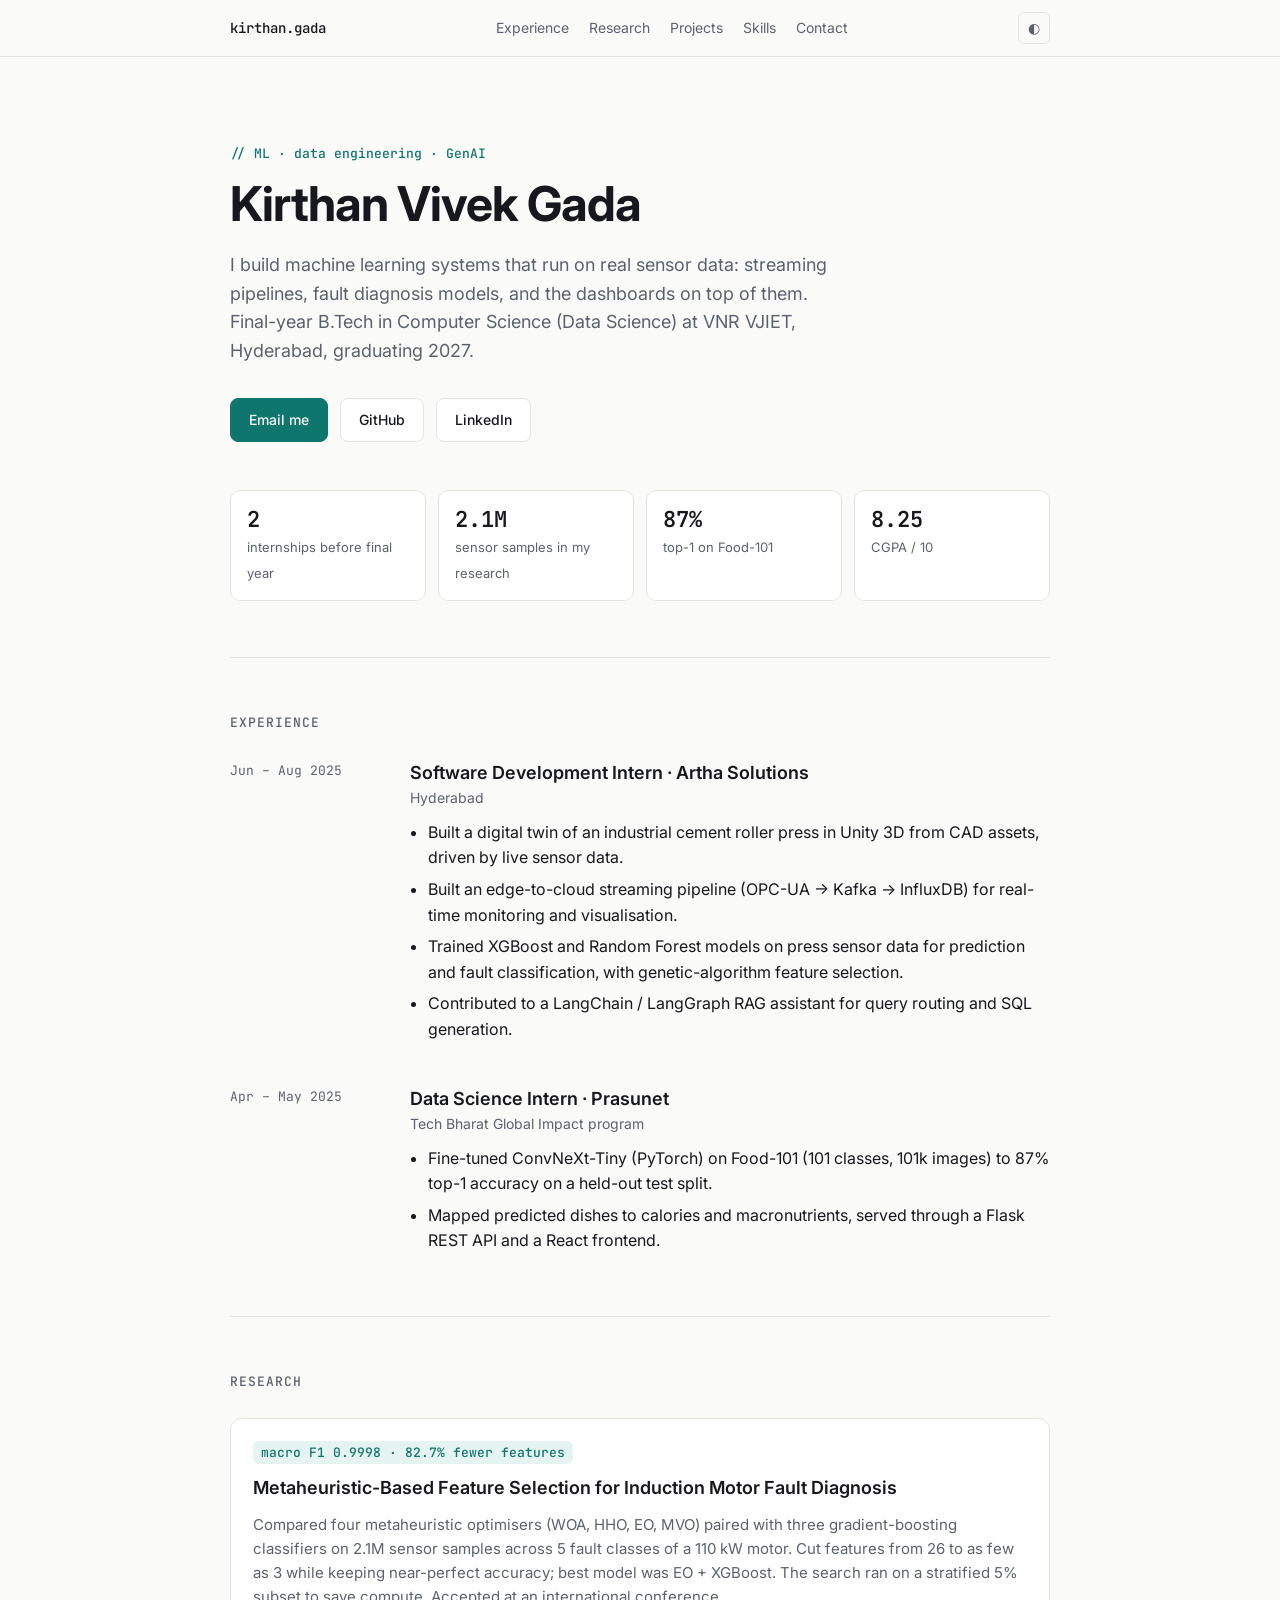
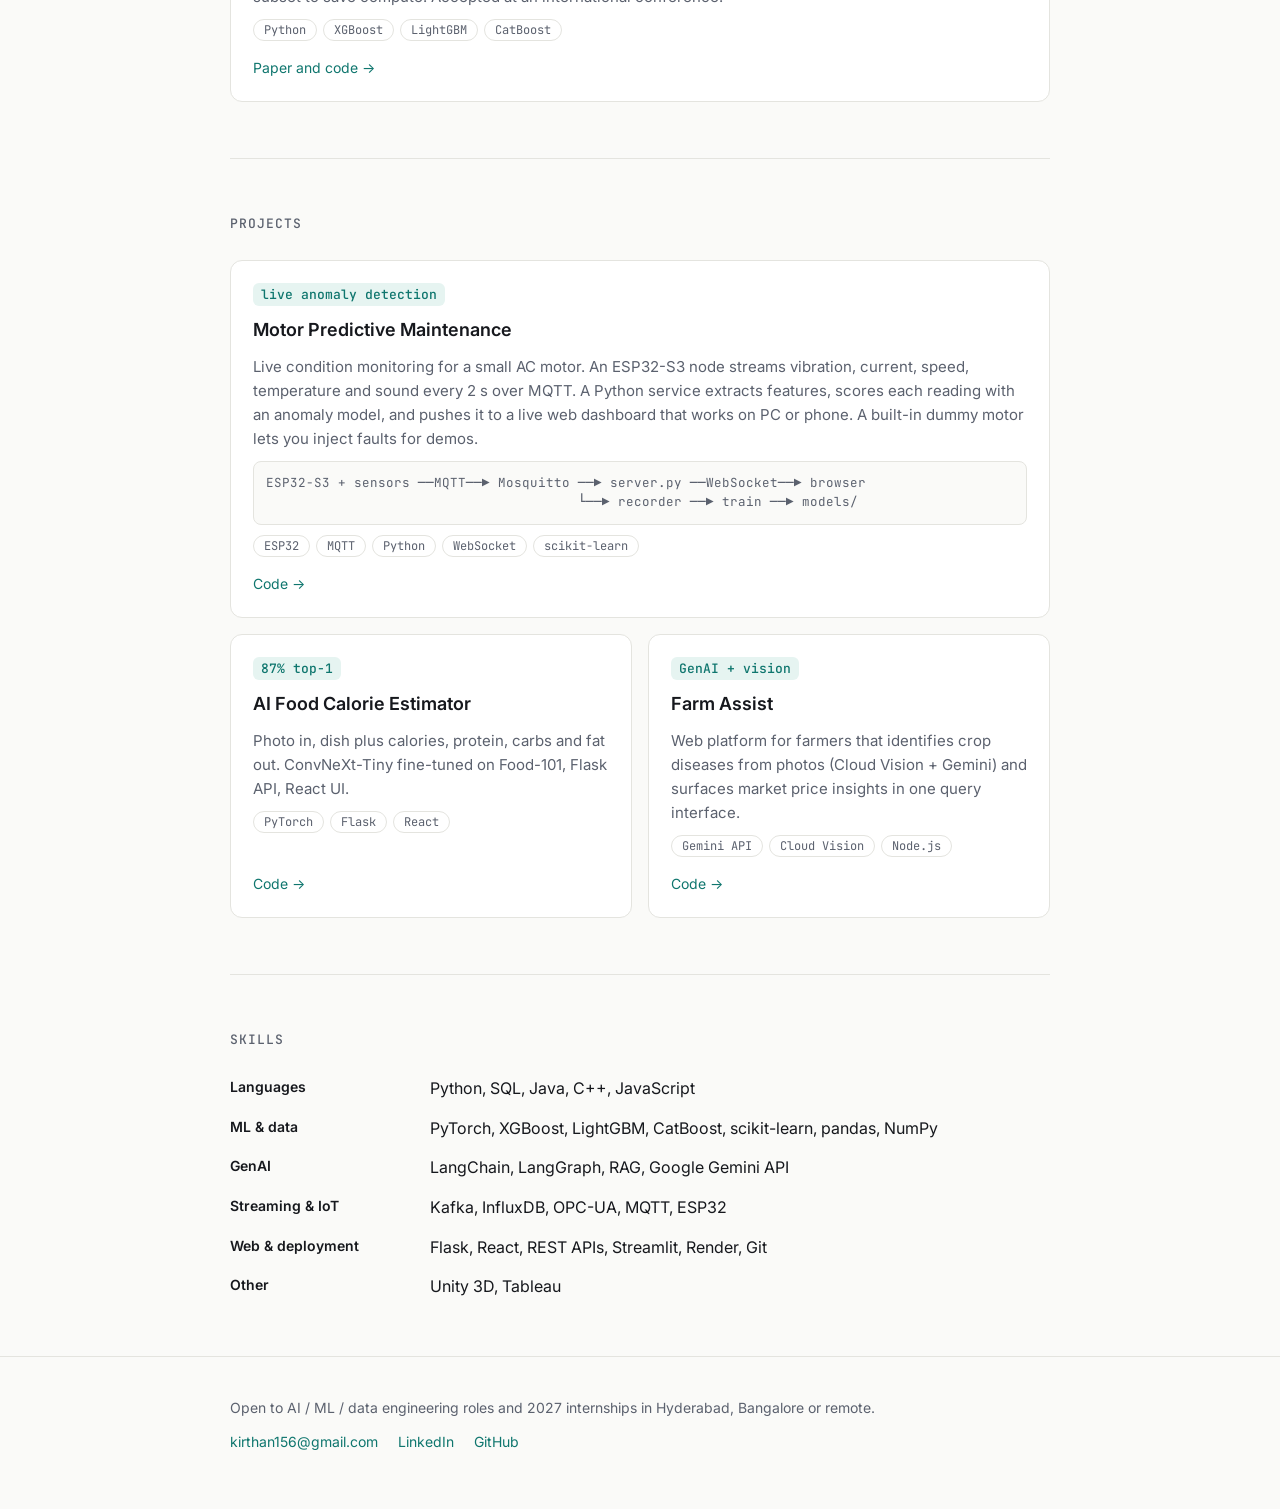
==== index.html @ 2dba8664 "Add portfolio site Co-Authored-By: Claude Opus 5.5 (1M context) <noreply@anthropic.com> Claude-Sessi" ====
<!doctype html>
<html lang="en">
<head>
<meta charset="utf-8">
<meta name="viewport" content="width=device-width, initial-scale=1">
<title>Kirthan Gada · ML & Data Engineering</title>
<meta name="description" content="Kirthan Vivek Gada: final-year CSE (Data Science) student in Hyderabad building ML systems on real sensor data. Streaming pipelines, fault diagnosis, GenAI.">
<meta property="og:title" content="Kirthan Gada · ML & Data Engineering">
<meta property="og:description" content="ML systems on real sensor data: streaming pipelines, fault diagnosis, GenAI. 2027 graduate, Hyderabad.">
<meta property="og:url" content="https://kirthan156.github.io">
<link rel="preconnect" href="https://fonts.googleapis.com">
<link rel="preconnect" href="https://fonts.gstatic.com" crossorigin>
<link href="https://fonts.googleapis.com/css2?family=Inter:wght@400;500;600;700&family=JetBrains+Mono:wght@400;500&display=swap" rel="stylesheet">
<style>
:root {
  --bg: #fafaf8;
  --surface: #ffffff;
  --text: #16181d;
  --muted: #5b616e;
  --line: #e4e4df;
  --accent: #0f766e;
  --accent-soft: #e6f4f1;
  --mono: "JetBrains Mono", ui-monospace, monospace;
  --sans: "Inter", system-ui, -apple-system, sans-serif;
}
@media (prefers-color-scheme: dark) {
  :root:not([data-theme="light"]) {
    --bg: #0e1013;
    --surface: #161a1f;
    --text: #e8eaee;
    --muted: #98a0ad;
    --line: #262b33;
    --accent: #2dd4bf;
    --accent-soft: #12302c;
  }
}
:root[data-theme="dark"] {
  --bg: #0e1013;
  --surface: #161a1f;
  --text: #e8eaee;
  --muted: #98a0ad;
  --line: #262b33;
  --accent: #2dd4bf;
  --accent-soft: #12302c;
}
* { box-sizing: border-box; margin: 0; padding: 0; }
html { scroll-behavior: smooth; }
body {
  background: var(--bg);
  color: var(--text);
  font: 16px/1.6 var(--sans);
  -webkit-font-smoothing: antialiased;
}
a { color: var(--accent); text-decoration: none; }
a:hover { text-decoration: underline; }
.wrap { max-width: 860px; margin: 0 auto; padding: 0 20px; }

/* nav */
nav {
  position: sticky; top: 0; z-index: 10;
  background: color-mix(in srgb, var(--bg) 88%, transparent);
  backdrop-filter: blur(8px);
  border-bottom: 1px solid var(--line);
}
nav .wrap { display: flex; align-items: center; justify-content: space-between; height: 56px; gap: 16px; }
nav .brand { font: 500 14px var(--mono); color: var(--text); }
nav ul { display: flex; gap: 20px; list-style: none; font-size: 14px; }
nav ul a { color: var(--muted); }
nav ul a:hover { color: var(--text); text-decoration: none; }
#theme {
  background: none; border: 1px solid var(--line); color: var(--muted);
  border-radius: 6px; width: 32px; height: 32px; cursor: pointer; font-size: 14px;
}
@media (max-width: 600px) { nav ul { display: none; } }

/* hero */
header { padding: 88px 0 56px; }
.tag { font: 500 13px var(--mono); color: var(--accent); margin-bottom: 16px; }
h1 { font-size: clamp(32px, 6vw, 48px); line-height: 1.1; letter-spacing: -0.02em; font-weight: 700; }
.lede { font-size: 18px; color: var(--muted); max-width: 620px; margin-top: 20px; }
.cta { display: flex; flex-wrap: wrap; gap: 12px; margin-top: 32px; }
.btn {
  display: inline-block; padding: 10px 18px; border-radius: 8px; font-size: 14px; font-weight: 500;
  border: 1px solid var(--line); color: var(--text); background: var(--surface);
}
.btn.primary { background: var(--accent); border-color: var(--accent); color: var(--bg); }
.btn:hover { text-decoration: none; filter: brightness(1.05); }
.stats { display: grid; grid-template-columns: repeat(auto-fit, minmax(150px, 1fr)); gap: 12px; margin-top: 48px; }
.stat { border: 1px solid var(--line); border-radius: 10px; padding: 14px 16px; background: var(--surface); }
.stat b { display: block; font: 600 22px var(--mono); }
.stat span { font-size: 13px; color: var(--muted); }

/* sections */
section { padding: 56px 0; border-top: 1px solid var(--line); }
h2 { font: 500 13px var(--mono); color: var(--muted); text-transform: uppercase; letter-spacing: 0.08em; margin-bottom: 28px; }
h3 { font-size: 18px; font-weight: 600; }
.meta { font-size: 14px; color: var(--muted); }

.job { display: grid; grid-template-columns: 160px 1fr; gap: 20px; margin-bottom: 36px; }
.job:last-child { margin-bottom: 0; }
.job .when { font: 13px var(--mono); color: var(--muted); padding-top: 3px; }
.job ul { margin: 10px 0 0 18px; }
.job li { margin-bottom: 6px; }
@media (max-width: 600px) { .job { grid-template-columns: 1fr; gap: 4px; } }

.cards { display: grid; grid-template-columns: 1fr 1fr; gap: 16px; }
@media (max-width: 640px) { .cards { grid-template-columns: 1fr; } }
.card {
  background: var(--surface); border: 1px solid var(--line); border-radius: 12px; padding: 22px;
  display: flex; flex-direction: column; gap: 10px;
}
.card.wide { grid-column: 1 / -1; }
.card p { font-size: 15px; color: var(--muted); }
.card .num { font: 500 13px var(--mono); color: var(--accent); background: var(--accent-soft); border-radius: 6px; padding: 3px 8px; align-self: flex-start; }
.card .links { margin-top: auto; padding-top: 6px; font-size: 14px; display: flex; gap: 16px; }
.chips { display: flex; flex-wrap: wrap; gap: 6px; }
.chip { font: 12px var(--mono); color: var(--muted); border: 1px solid var(--line); border-radius: 999px; padding: 2px 10px; }
pre.flow {
  font: 12.5px/1.5 var(--mono); color: var(--muted); background: var(--bg);
  border: 1px solid var(--line); border-radius: 8px; padding: 12px; overflow-x: auto; white-space: pre;
}

.skills { display: grid; grid-template-columns: 180px 1fr; gap: 14px 20px; }
.skills dt { font-size: 14px; font-weight: 600; }
@media (max-width: 600px) { .skills { grid-template-columns: 1fr; gap: 4px; } .skills dd { margin-bottom: 12px; } }

footer { border-top: 1px solid var(--line); padding: 40px 0 56px; font-size: 14px; color: var(--muted); }
footer .row { display: flex; flex-wrap: wrap; gap: 20px; margin-top: 12px; }
</style>
</head>
<body>

<nav>
  <div class="wrap">
    <a class="brand" href="#">kirthan.gada</a>
    <ul>
      <li><a href="#experience">Experience</a></li>
      <li><a href="#research">Research</a></li>
      <li><a href="#projects">Projects</a></li>
      <li><a href="#skills">Skills</a></li>
      <li><a href="#contact">Contact</a></li>
    </ul>
    <button id="theme" aria-label="Toggle colour theme">◐</button>
  </div>
</nav>

<main class="wrap">
  <header>
    <p class="tag">// ML · data engineering · GenAI</p>
    <h1>Kirthan Vivek Gada</h1>
    <p class="lede">
      I build machine learning systems that run on real sensor data: streaming pipelines,
      fault diagnosis models, and the dashboards on top of them. Final-year B.Tech in
      Computer Science (Data Science) at VNR VJIET, Hyderabad, graduating 2027.
    </p>
    <div class="cta">
      <a class="btn primary" href="mailto:kirthan156@gmail.com">Email me</a>
      <a class="btn" href="https://github.com/Kirthan156">GitHub</a>
      <a class="btn" href="https://linkedin.com/in/kirthan156">LinkedIn</a>
    </div>
    <div class="stats">
      <div class="stat"><b>2</b><span>internships before final year</span></div>
      <div class="stat"><b>2.1M</b><span>sensor samples in my research</span></div>
      <div class="stat"><b>87%</b><span>top-1 on Food-101</span></div>
      <div class="stat"><b>8.25</b><span>CGPA / 10</span></div>
    </div>
  </header>

  <section id="experience">
    <h2>Experience</h2>

    <div class="job">
      <div class="when">Jun – Aug 2025</div>
      <div>
        <h3>Software Development Intern · Artha Solutions</h3>
        <p class="meta">Hyderabad</p>
        <ul>
          <li>Built a digital twin of an industrial cement roller press in Unity 3D from CAD assets, driven by live sensor data.</li>
          <li>Built an edge-to-cloud streaming pipeline (OPC-UA → Kafka → InfluxDB) for real-time monitoring and visualisation.</li>
          <li>Trained XGBoost and Random Forest models on press sensor data for prediction and fault classification, with genetic-algorithm feature selection.</li>
          <li>Contributed to a LangChain / LangGraph RAG assistant for query routing and SQL generation.</li>
        </ul>
      </div>
    </div>

    <div class="job">
      <div class="when">Apr – May 2025</div>
      <div>
        <h3>Data Science Intern · Prasunet</h3>
        <p class="meta">Tech Bharat Global Impact program</p>
        <ul>
          <li>Fine-tuned ConvNeXt-Tiny (PyTorch) on Food-101 (101 classes, 101k images) to 87% top-1 accuracy on a held-out test split.</li>
          <li>Mapped predicted dishes to calories and macronutrients, served through a Flask REST API and a React frontend.</li>
        </ul>
      </div>
    </div>
  </section>

  <section id="research">
    <h2>Research</h2>
    <div class="cards">
      <article class="card wide">
        <span class="num">macro F1 0.9998 · 82.7% fewer features</span>
        <h3>Metaheuristic-Based Feature Selection for Induction Motor Fault Diagnosis</h3>
        <p>
          Compared four metaheuristic optimisers (WOA, HHO, EO, MVO) paired with three gradient-boosting
          classifiers on 2.1M sensor samples across 5 fault classes of a 110 kW motor. Cut features from
          26 to as few as 3 while keeping near-perfect accuracy; best model was EO + XGBoost. The search
          ran on a stratified 5% subset to save compute. Accepted at an international conference.
        </p>
        <div class="chips"><span class="chip">Python</span><span class="chip">XGBoost</span><span class="chip">LightGBM</span><span class="chip">CatBoost</span></div>
        <div class="links"><a href="https://github.com/Kirthan156/induction-motor-fault-diagnosis">Paper and code →</a></div>
      </article>
    </div>
  </section>

  <section id="projects">
    <h2>Projects</h2>
    <div class="cards">
      <article class="card wide">
        <span class="num">live anomaly detection</span>
        <h3>Motor Predictive Maintenance</h3>
        <p>
          Live condition monitoring for a small AC motor. An ESP32-S3 node streams vibration, current, speed,
          temperature and sound every 2 s over MQTT. A Python service extracts features, scores each reading
          with an anomaly model, and pushes it to a live web dashboard that works on PC or phone.
          A built-in dummy motor lets you inject faults for demos.
        </p>
        <pre class="flow">ESP32-S3 + sensors ──MQTT──▶ Mosquitto ──▶ server.py ──WebSocket──▶ browser
                                       └──▶ recorder ──▶ train ──▶ models/</pre>
        <div class="chips"><span class="chip">ESP32</span><span class="chip">MQTT</span><span class="chip">Python</span><span class="chip">WebSocket</span><span class="chip">scikit-learn</span></div>
        <div class="links"><a href="https://github.com/Kirthan156/Major-motor-predictive-maintainence">Code →</a></div>
      </article>

      <article class="card">
        <span class="num">87% top-1</span>
        <h3>AI Food Calorie Estimator</h3>
        <p>Photo in, dish plus calories, protein, carbs and fat out. ConvNeXt-Tiny fine-tuned on Food-101, Flask API, React UI.</p>
        <div class="chips"><span class="chip">PyTorch</span><span class="chip">Flask</span><span class="chip">React</span></div>
        <div class="links"><a href="https://github.com/Kirthan156/Cal_AI">Code →</a></div>
      </article>

      <article class="card">
        <span class="num">GenAI + vision</span>
        <h3>Farm Assist</h3>
        <p>Web platform for farmers that identifies crop diseases from photos (Cloud Vision + Gemini) and surfaces market price insights in one query interface.</p>
        <div class="chips"><span class="chip">Gemini API</span><span class="chip">Cloud Vision</span><span class="chip">Node.js</span></div>
        <div class="links"><a href="https://github.com/Kirthan156/agriculture-app-backend">Code →</a></div>
      </article>
    </div>
  </section>

  <section id="skills">
    <h2>Skills</h2>
    <dl class="skills">
      <dt>Languages</dt><dd>Python, SQL, Java, C++, JavaScript</dd>
      <dt>ML &amp; data</dt><dd>PyTorch, XGBoost, LightGBM, CatBoost, scikit-learn, pandas, NumPy</dd>
      <dt>GenAI</dt><dd>LangChain, LangGraph, RAG, Google Gemini API</dd>
      <dt>Streaming &amp; IoT</dt><dd>Kafka, InfluxDB, OPC-UA, MQTT, ESP32</dd>
      <dt>Web &amp; deployment</dt><dd>Flask, React, REST APIs, Streamlit, Render, Git</dd>
      <dt>Other</dt><dd>Unity 3D, Tableau</dd>
    </dl>
  </section>
</main>

<footer id="contact">
  <div class="wrap">
    <p>Open to AI / ML / data engineering roles and 2027 internships in Hyderabad, Bangalore or remote.</p>
    <div class="row">
      <a href="mailto:kirthan156@gmail.com">kirthan156@gmail.com</a>
      <a href="https://linkedin.com/in/kirthan156">LinkedIn</a>
      <a href="https://github.com/Kirthan156">GitHub</a>
    </div>
  </div>
</footer>

<script>
(function () {
  var root = document.documentElement, btn = document.getElementById('theme');
  try { var saved = localStorage.getItem('theme'); if (saved) root.dataset.theme = saved; } catch (e) {}
  btn.addEventListener('click', function () {
    var dark = root.dataset.theme
      ? root.dataset.theme === 'dark'
      : matchMedia('(prefers-color-scheme: dark)').matches;
    root.dataset.theme = dark ? 'light' : 'dark';
    try { localStorage.setItem('theme', root.dataset.theme); } catch (e) {}
  });
})();
</script>
</body>
</html>
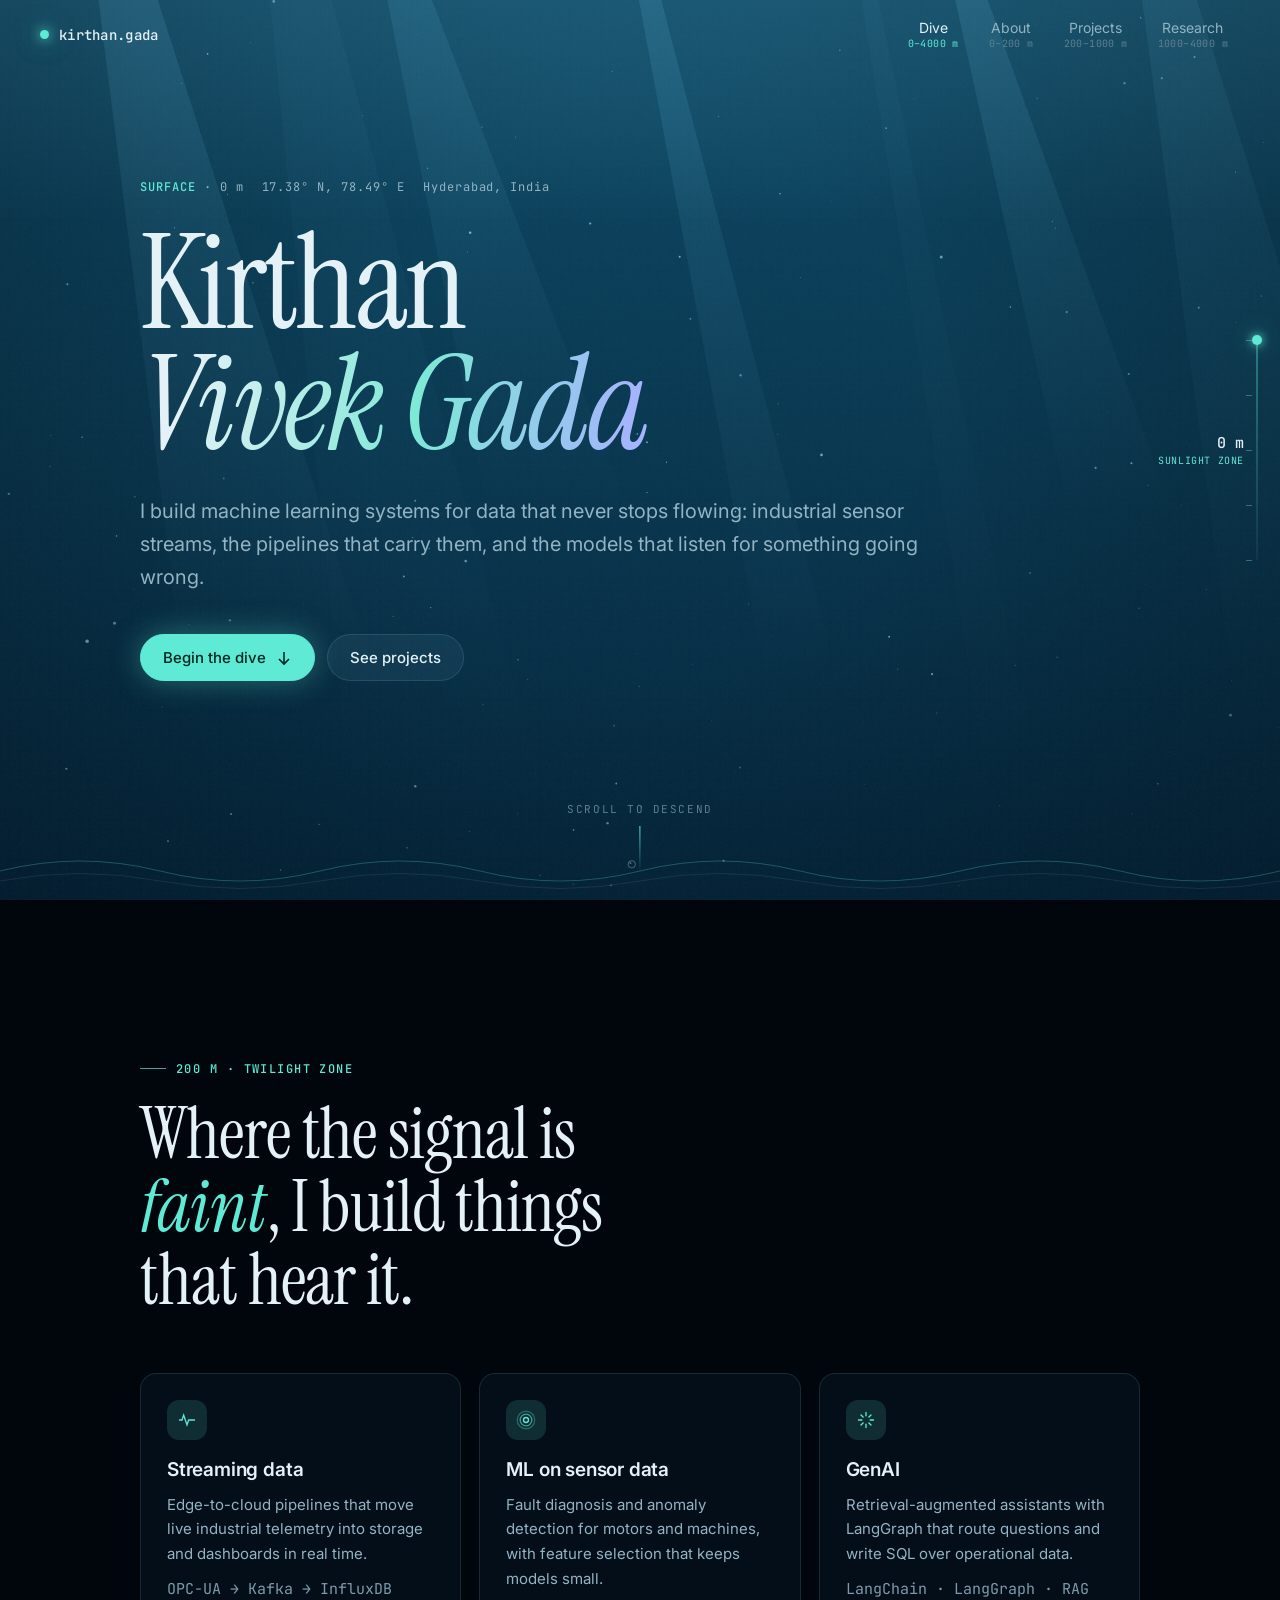
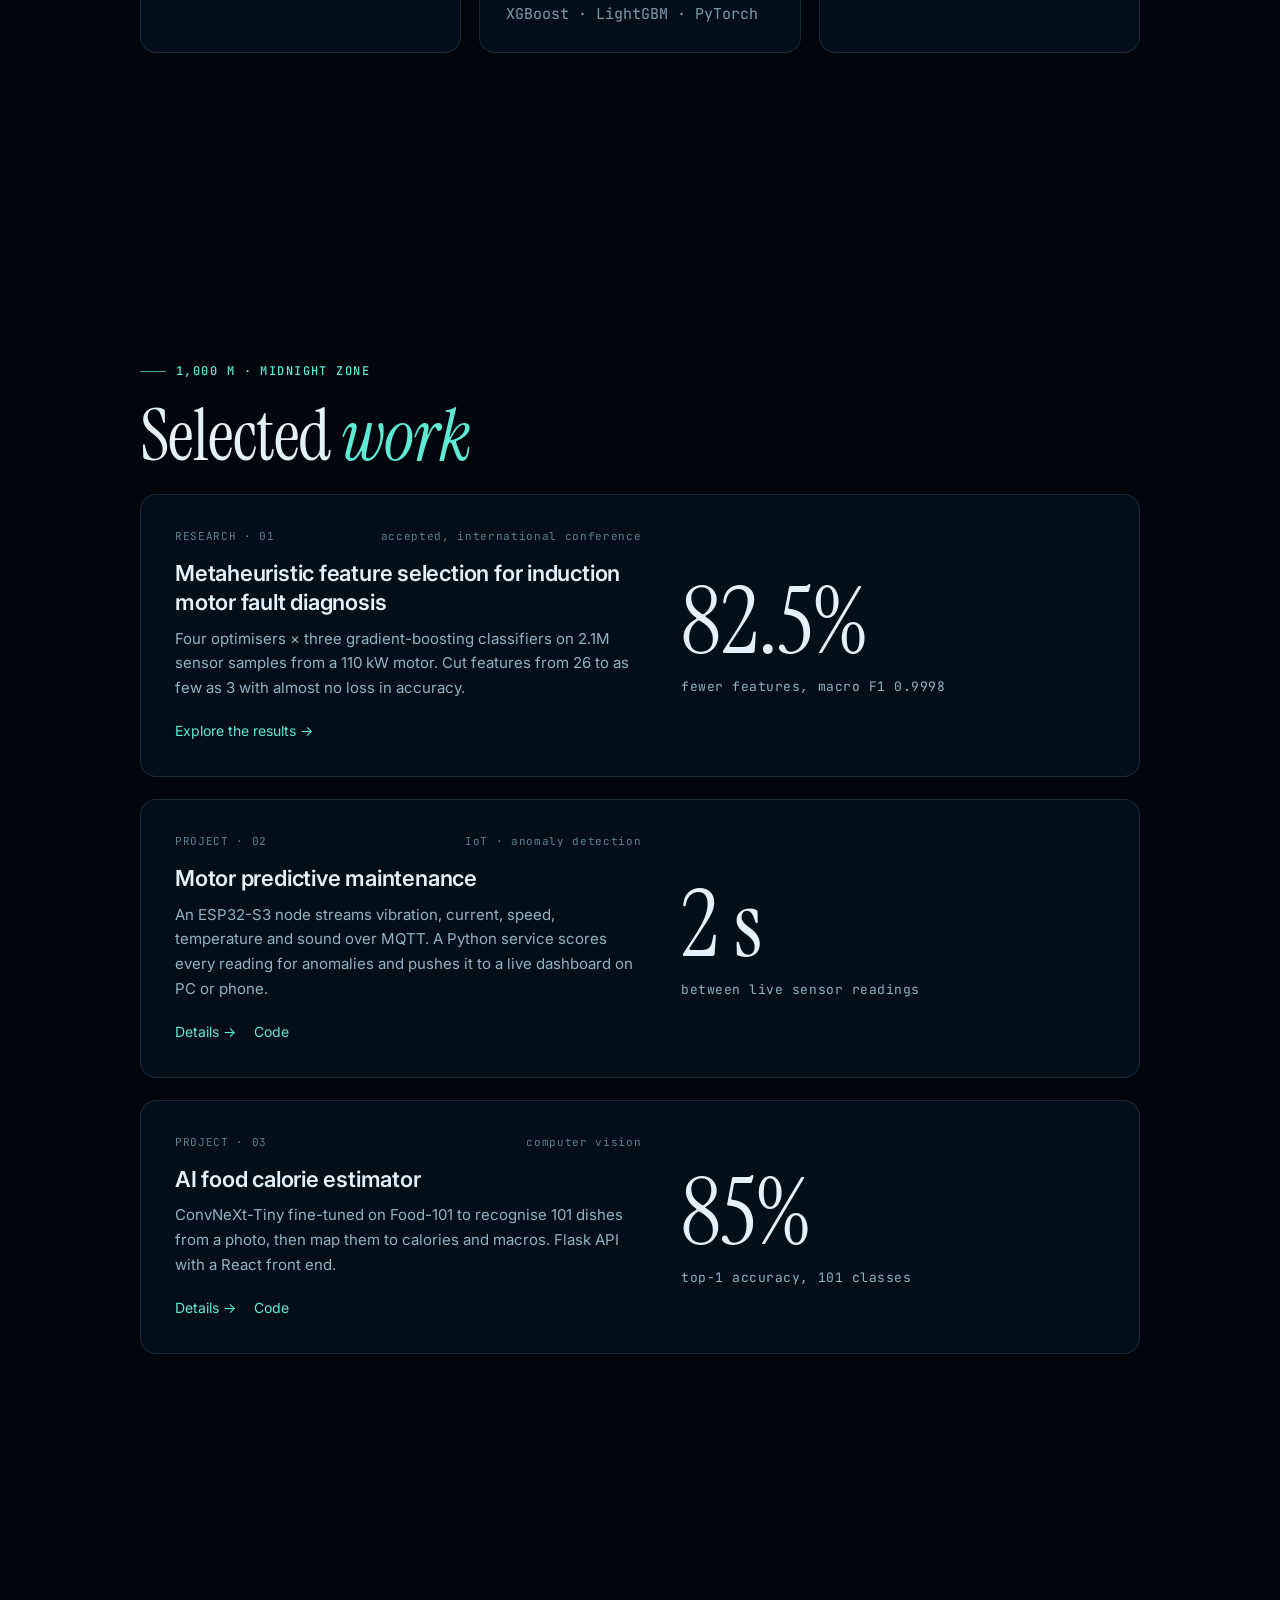
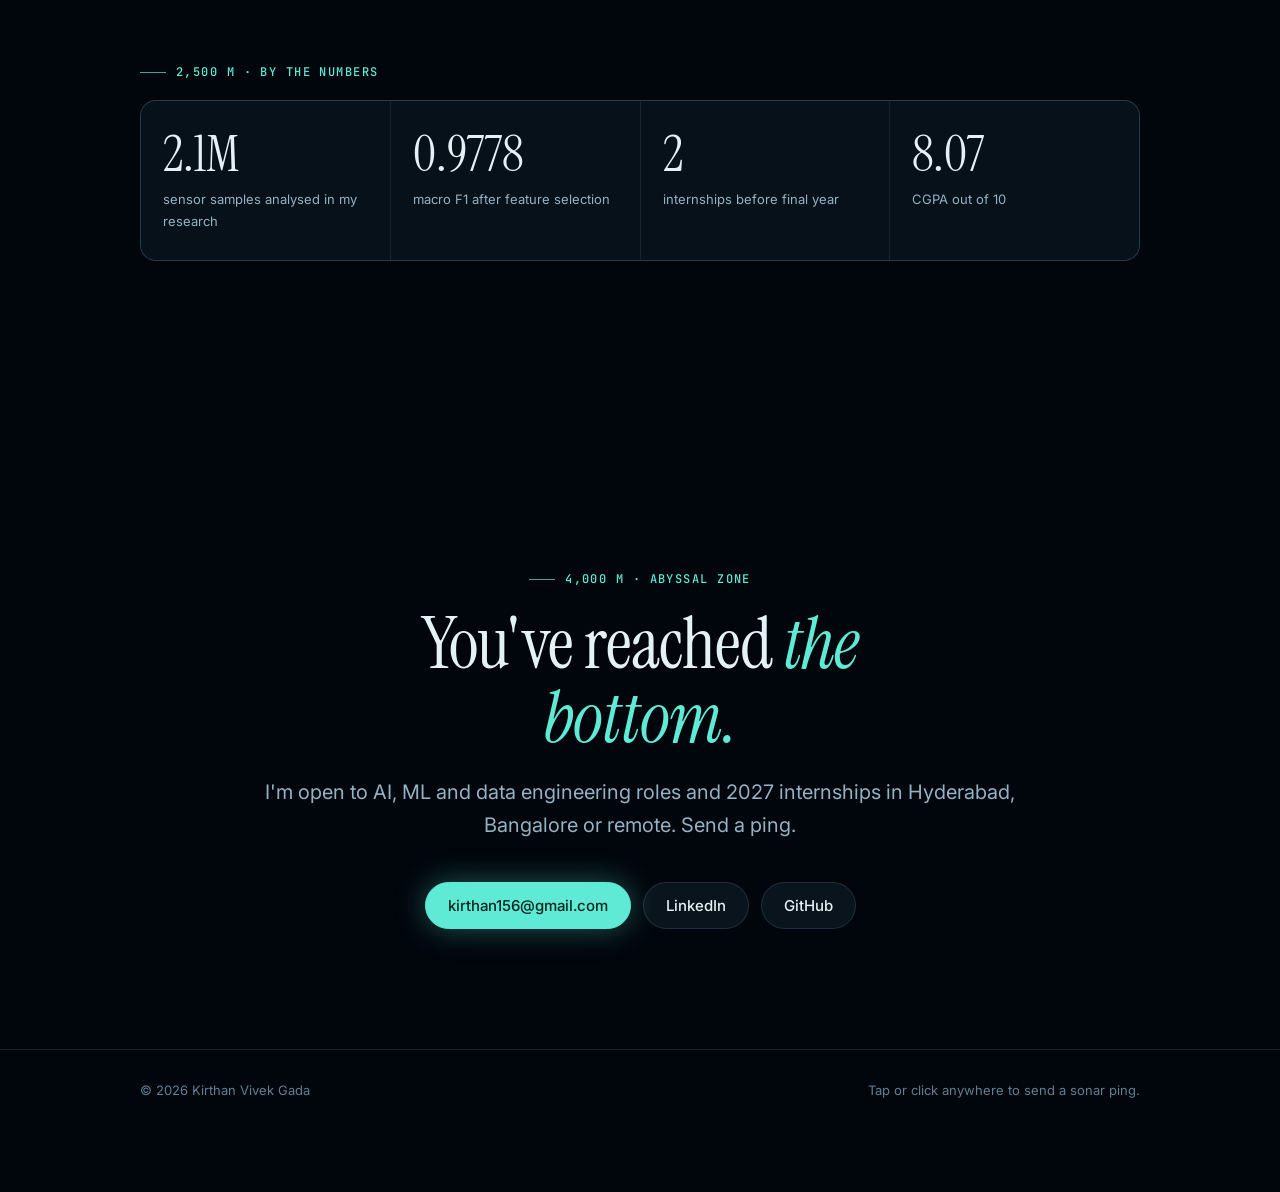
==== commit 2d9803f4: "Rebuild portfolio as multi-page deep-ocean site Home, Projects, Research and About pages share a can" ====
--- a/index.html
+++ b/index.html
@@ -2,290 +2,154 @@
 <html lang="en">
 <head>
 <meta charset="utf-8">
-<meta name="viewport" content="width=device-width, initial-scale=1">
+<meta name="viewport" content="width=device-width, initial-scale=1, viewport-fit=cover">
 <title>Kirthan Gada · ML & Data Engineering</title>
-<meta name="description" content="Kirthan Vivek Gada: final-year CSE (Data Science) student in Hyderabad building ML systems on real sensor data. Streaming pipelines, fault diagnosis, GenAI.">
+<meta name="description" content="Kirthan Vivek Gada builds machine learning systems for sensor data: streaming pipelines, fault diagnosis and GenAI. Final-year CSE (Data Science), Hyderabad, 2027.">
+<meta name="theme-color" content="#020c18">
 <meta property="og:title" content="Kirthan Gada · ML & Data Engineering">
-<meta property="og:description" content="ML systems on real sensor data: streaming pipelines, fault diagnosis, GenAI. 2027 graduate, Hyderabad.">
-<meta property="og:url" content="https://kirthan156.github.io">
+<meta property="og:description" content="Machine learning for data that never stops flowing. Streaming pipelines, fault diagnosis, GenAI.">
+<meta property="og:url" content="https://kirthan156.github.io/">
+<link rel="icon" href="data:image/svg+xml,%3Csvg xmlns='http://www.w3.org/2000/svg' viewBox='0 0 32 32'%3E%3Ccircle cx='16' cy='16' r='15' fill='%23020c18'/%3E%3Ccircle cx='16' cy='16' r='5' fill='%235eead4'/%3E%3C/svg%3E">
 <link rel="preconnect" href="https://fonts.googleapis.com">
 <link rel="preconnect" href="https://fonts.gstatic.com" crossorigin>
-<link href="https://fonts.googleapis.com/css2?family=Inter:wght@400;500;600;700&family=JetBrains+Mono:wght@400;500&display=swap" rel="stylesheet">
-<style>
-:root {
-  --bg: #fafaf8;
-  --surface: #ffffff;
-  --text: #16181d;
-  --muted: #5b616e;
-  --line: #e4e4df;
-  --accent: #0f766e;
-  --accent-soft: #e6f4f1;
-  --mono: "JetBrains Mono", ui-monospace, monospace;
-  --sans: "Inter", system-ui, -apple-system, sans-serif;
-}
-@media (prefers-color-scheme: dark) {
-  :root:not([data-theme="light"]) {
-    --bg: #0e1013;
-    --surface: #161a1f;
-    --text: #e8eaee;
-    --muted: #98a0ad;
-    --line: #262b33;
-    --accent: #2dd4bf;
-    --accent-soft: #12302c;
-  }
-}
-:root[data-theme="dark"] {
-  --bg: #0e1013;
-  --surface: #161a1f;
-  --text: #e8eaee;
-  --muted: #98a0ad;
-  --line: #262b33;
-  --accent: #2dd4bf;
-  --accent-soft: #12302c;
-}
-* { box-sizing: border-box; margin: 0; padding: 0; }
-html { scroll-behavior: smooth; }
-body {
-  background: var(--bg);
-  color: var(--text);
-  font: 16px/1.6 var(--sans);
-  -webkit-font-smoothing: antialiased;
-}
-a { color: var(--accent); text-decoration: none; }
-a:hover { text-decoration: underline; }
-.wrap { max-width: 860px; margin: 0 auto; padding: 0 20px; }
+<link href="https://fonts.googleapis.com/css2?family=Instrument+Serif:ital@0;1&family=Inter:wght@400;500;600&family=JetBrains+Mono:wght@400;500&display=swap" rel="stylesheet">
+<link rel="stylesheet" href="assets/css/ocean.css">
+</head>
+<body data-depth-start="0" data-depth-end="4000">
+<canvas id="ocean" aria-hidden="true"></canvas>
+<div class="grain" aria-hidden="true"></div>
 
-/* nav */
-nav {
-  position: sticky; top: 0; z-index: 10;
-  background: color-mix(in srgb, var(--bg) 88%, transparent);
-  backdrop-filter: blur(8px);
-  border-bottom: 1px solid var(--line);
-}
-nav .wrap { display: flex; align-items: center; justify-content: space-between; height: 56px; gap: 16px; }
-nav .brand { font: 500 14px var(--mono); color: var(--text); }
-nav ul { display: flex; gap: 20px; list-style: none; font-size: 14px; }
-nav ul a { color: var(--muted); }
-nav ul a:hover { color: var(--text); text-decoration: none; }
-#theme {
-  background: none; border: 1px solid var(--line); color: var(--muted);
-  border-radius: 6px; width: 32px; height: 32px; cursor: pointer; font-size: 14px;
-}
-@media (max-width: 600px) { nav ul { display: none; } }
+<header class="nav">
+  <a class="brand" href="./"><span class="dot"></span>kirthan.gada</a>
+  <button class="menu-btn" aria-label="Open menu" aria-expanded="false"><span></span></button>
+  <ul>
+    <li><a href="./" aria-current="page">Dive<small>0–4000 m</small></a></li>
+    <li><a href="about.html">About<small>0–200 m</small></a></li>
+    <li><a href="projects.html">Projects<small>200–1000 m</small></a></li>
+    <li><a href="research.html">Research<small>1000–4000 m</small></a></li>
+  </ul>
+</header>
 
-/* hero */
-header { padding: 88px 0 56px; }
-.tag { font: 500 13px var(--mono); color: var(--accent); margin-bottom: 16px; }
-h1 { font-size: clamp(32px, 6vw, 48px); line-height: 1.1; letter-spacing: -0.02em; font-weight: 700; }
-.lede { font-size: 18px; color: var(--muted); max-width: 620px; margin-top: 20px; }
-.cta { display: flex; flex-wrap: wrap; gap: 12px; margin-top: 32px; }
-.btn {
-  display: inline-block; padding: 10px 18px; border-radius: 8px; font-size: 14px; font-weight: 500;
-  border: 1px solid var(--line); color: var(--text); background: var(--surface);
-}
-.btn.primary { background: var(--accent); border-color: var(--accent); color: var(--bg); }
-.btn:hover { text-decoration: none; filter: brightness(1.05); }
-.stats { display: grid; grid-template-columns: repeat(auto-fit, minmax(150px, 1fr)); gap: 12px; margin-top: 48px; }
-.stat { border: 1px solid var(--line); border-radius: 10px; padding: 14px 16px; background: var(--surface); }
-.stat b { display: block; font: 600 22px var(--mono); }
-.stat span { font-size: 13px; color: var(--muted); }
-
-/* sections */
-section { padding: 56px 0; border-top: 1px solid var(--line); }
-h2 { font: 500 13px var(--mono); color: var(--muted); text-transform: uppercase; letter-spacing: 0.08em; margin-bottom: 28px; }
-h3 { font-size: 18px; font-weight: 600; }
-.meta { font-size: 14px; color: var(--muted); }
-
-.job { display: grid; grid-template-columns: 160px 1fr; gap: 20px; margin-bottom: 36px; }
-.job:last-child { margin-bottom: 0; }
-.job .when { font: 13px var(--mono); color: var(--muted); padding-top: 3px; }
-.job ul { margin: 10px 0 0 18px; }
-.job li { margin-bottom: 6px; }
-@media (max-width: 600px) { .job { grid-template-columns: 1fr; gap: 4px; } }
-
-.cards { display: grid; grid-template-columns: 1fr 1fr; gap: 16px; }
-@media (max-width: 640px) { .cards { grid-template-columns: 1fr; } }
-.card {
-  background: var(--surface); border: 1px solid var(--line); border-radius: 12px; padding: 22px;
-  display: flex; flex-direction: column; gap: 10px;
-}
-.card.wide { grid-column: 1 / -1; }
-.card p { font-size: 15px; color: var(--muted); }
-.card .num { font: 500 13px var(--mono); color: var(--accent); background: var(--accent-soft); border-radius: 6px; padding: 3px 8px; align-self: flex-start; }
-.card .links { margin-top: auto; padding-top: 6px; font-size: 14px; display: flex; gap: 16px; }
-.chips { display: flex; flex-wrap: wrap; gap: 6px; }
-.chip { font: 12px var(--mono); color: var(--muted); border: 1px solid var(--line); border-radius: 999px; padding: 2px 10px; }
-pre.flow {
-  font: 12.5px/1.5 var(--mono); color: var(--muted); background: var(--bg);
-  border: 1px solid var(--line); border-radius: 8px; padding: 12px; overflow-x: auto; white-space: pre;
-}
-
-.skills { display: grid; grid-template-columns: 180px 1fr; gap: 14px 20px; }
-.skills dt { font-size: 14px; font-weight: 600; }
-@media (max-width: 600px) { .skills { grid-template-columns: 1fr; gap: 4px; } .skills dd { margin-bottom: 12px; } }
-
-footer { border-top: 1px solid var(--line); padding: 40px 0 56px; font-size: 14px; color: var(--muted); }
-footer .row { display: flex; flex-wrap: wrap; gap: 20px; margin-top: 12px; }
-</style>
-</head>
-<body>
-
-<nav>
-  <div class="wrap">
-    <a class="brand" href="#">kirthan.gada</a>
-    <ul>
-      <li><a href="#experience">Experience</a></li>
-      <li><a href="#research">Research</a></li>
-      <li><a href="#projects">Projects</a></li>
-      <li><a href="#skills">Skills</a></li>
-      <li><a href="#contact">Contact</a></li>
-    </ul>
-    <button id="theme" aria-label="Toggle colour theme">◐</button>
-  </div>
-</nav>
-
-<main class="wrap">
-  <header>
-    <p class="tag">// ML · data engineering · GenAI</p>
-    <h1>Kirthan Vivek Gada</h1>
-    <p class="lede">
-      I build machine learning systems that run on real sensor data: streaming pipelines,
-      fault diagnosis models, and the dashboards on top of them. Final-year B.Tech in
-      Computer Science (Data Science) at VNR VJIET, Hyderabad, graduating 2027.
-    </p>
-    <div class="cta">
-      <a class="btn primary" href="mailto:kirthan156@gmail.com">Email me</a>
-      <a class="btn" href="https://github.com/Kirthan156">GitHub</a>
-      <a class="btn" href="https://linkedin.com/in/kirthan156">LinkedIn</a>
-    </div>
-    <div class="stats">
-      <div class="stat"><b>2</b><span>internships before final year</span></div>
-      <div class="stat"><b>2.1M</b><span>sensor samples in my research</span></div>
-      <div class="stat"><b>87%</b><span>top-1 on Food-101</span></div>
-      <div class="stat"><b>8.25</b><span>CGPA / 10</span></div>
-    </div>
-  </header>
-
-  <section id="experience">
-    <h2>Experience</h2>
-
-    <div class="job">
-      <div class="when">Jun – Aug 2025</div>
-      <div>
-        <h3>Software Development Intern · Artha Solutions</h3>
-        <p class="meta">Hyderabad</p>
-        <ul>
-          <li>Built a digital twin of an industrial cement roller press in Unity 3D from CAD assets, driven by live sensor data.</li>
-          <li>Built an edge-to-cloud streaming pipeline (OPC-UA → Kafka → InfluxDB) for real-time monitoring and visualisation.</li>
-          <li>Trained XGBoost and Random Forest models on press sensor data for prediction and fault classification, with genetic-algorithm feature selection.</li>
-          <li>Contributed to a LangChain / LangGraph RAG assistant for query routing and SQL generation.</li>
-        </ul>
+<main>
+  <!-- 0 m -->
+  <section class="hero">
+    <div class="wrap">
+      <p class="coords reveal"><span><b>SURFACE</b> · 0 m</span><span>17.38° N, 78.49° E</span><span>Hyderabad, India</span></p>
+      <h1 class="display reveal d1">Kirthan<br><em>Vivek Gada</em></h1>
+      <p class="lede reveal d2">I build machine learning systems for data that never stops flowing: industrial sensor streams, the pipelines that carry them, and the models that listen for something going wrong.</p>
+      <div class="cta reveal d3">
+        <a class="btn primary" href="#twilight">Begin the dive
+          <svg viewBox="0 0 16 16" fill="none" stroke="currentColor" stroke-width="1.6"><path d="M8 2v12M3 9l5 5 5-5"/></svg></a>
+        <a class="btn" href="projects.html">See projects</a>
       </div>
     </div>
+    <div class="scroll-cue" aria-hidden="true">scroll to descend<i></i></div>
+    <div class="surface" aria-hidden="true">
+      <svg viewBox="0 0 2400 60" preserveAspectRatio="none"><path d="M0 30 Q150 10 300 30 T600 30 T900 30 T1200 30 T1500 30 T1800 30 T2100 30 T2400 30" fill="none" stroke="#5eead4" stroke-width="1" opacity=".7"/><path d="M0 40 Q150 25 300 40 T600 40 T900 40 T1200 40 T1500 40 T1800 40 T2100 40 T2400 40" fill="none" stroke="#a5b4fc" stroke-width=".8" opacity=".4"/></svg>
+    </div>
+  </section>
 
-    <div class="job">
-      <div class="when">Apr – May 2025</div>
-      <div>
-        <h3>Data Science Intern · Prasunet</h3>
-        <p class="meta">Tech Bharat Global Impact program</p>
-        <ul>
-          <li>Fine-tuned ConvNeXt-Tiny (PyTorch) on Food-101 (101 classes, 101k images) to 87% top-1 accuracy on a held-out test split.</li>
-          <li>Mapped predicted dishes to calories and macronutrients, served through a Flask REST API and a React frontend.</li>
-        </ul>
+  <!-- 200 m -->
+  <section id="twilight">
+    <div class="wrap">
+      <p class="zone-label reveal">200 m · Twilight zone</p>
+      <h2 class="title reveal d1">Where the signal is <em>faint</em>, I build things that hear it.</h2>
+      <div class="grid three" style="margin-top:56px">
+        <article class="panel card reveal">
+          <div class="icon"><svg viewBox="0 0 24 24" fill="none" stroke="currentColor" stroke-width="1.6" stroke-linecap="round"><path d="M3 12h3l2-6 4 12 2-6h7"/></svg></div>
+          <h3>Streaming data</h3>
+          <p>Edge-to-cloud pipelines that move live industrial telemetry into storage and dashboards in real time.</p>
+          <p class="flow">OPC-UA → Kafka → InfluxDB</p>
+        </article>
+        <article class="panel card reveal d1">
+          <div class="icon"><svg viewBox="0 0 24 24" fill="none" stroke="currentColor" stroke-width="1.6" stroke-linecap="round"><circle cx="12" cy="12" r="3"/><circle cx="12" cy="12" r="7" opacity=".6"/><circle cx="12" cy="12" r="10.5" opacity=".3"/></svg></div>
+          <h3>ML on sensor data</h3>
+          <p>Fault diagnosis and anomaly detection for motors and machines, with feature selection that keeps models small.</p>
+          <p class="flow">XGBoost · LightGBM · PyTorch</p>
+        </article>
+        <article class="panel card reveal d2">
+          <div class="icon"><svg viewBox="0 0 24 24" fill="none" stroke="currentColor" stroke-width="1.6" stroke-linecap="round"><path d="M12 3v4M12 17v4M3 12h4M17 12h4M6 6l2.5 2.5M15.5 15.5 18 18M6 18l2.5-2.5M15.5 8.5 18 6"/></svg></div>
+          <h3>GenAI</h3>
+          <p>Retrieval-augmented assistants with LangGraph that route questions and write SQL over operational data.</p>
+          <p class="flow">LangChain · LangGraph · RAG</p>
+        </article>
       </div>
     </div>
   </section>
 
-  <section id="research">
-    <h2>Research</h2>
-    <div class="cards">
-      <article class="card wide">
-        <span class="num">macro F1 0.9998 · 82.7% fewer features</span>
-        <h3>Metaheuristic-Based Feature Selection for Induction Motor Fault Diagnosis</h3>
-        <p>
-          Compared four metaheuristic optimisers (WOA, HHO, EO, MVO) paired with three gradient-boosting
-          classifiers on 2.1M sensor samples across 5 fault classes of a 110 kW motor. Cut features from
-          26 to as few as 3 while keeping near-perfect accuracy; best model was EO + XGBoost. The search
-          ran on a stratified 5% subset to save compute. Accepted at an international conference.
-        </p>
-        <div class="chips"><span class="chip">Python</span><span class="chip">XGBoost</span><span class="chip">LightGBM</span><span class="chip">CatBoost</span></div>
-        <div class="links"><a href="https://github.com/Kirthan156/induction-motor-fault-diagnosis">Paper and code →</a></div>
+  <!-- 1000 m -->
+  <section id="midnight">
+    <div class="wrap">
+      <p class="zone-label reveal">1,000 m · Midnight zone</p>
+      <h2 class="title reveal d1">Selected <em>work</em></h2>
+
+      <article class="panel card feature reveal">
+        <div>
+          <div class="catalog"><span>RESEARCH · 01</span><span>accepted, international conference</span></div>
+          <h3>Metaheuristic feature selection for induction motor fault diagnosis</h3>
+          <p>Four optimisers × three gradient-boosting classifiers on 2.1M sensor samples from a 110 kW motor. Cut features from 26 to as few as 3 with almost no loss in accuracy.</p>
+          <div class="links"><a href="research.html">Explore the results →</a></div>
+        </div>
+        <div class="num"><span data-count="82.7" data-suffix="%">0%</span><small>fewer features, macro F1 0.9998</small></div>
+      </article>
+
+      <article class="panel card feature reveal">
+        <div>
+          <div class="catalog"><span>PROJECT · 02</span><span>IoT · anomaly detection</span></div>
+          <h3>Motor predictive maintenance</h3>
+          <p>An ESP32-S3 node streams vibration, current, speed, temperature and sound over MQTT. A Python service scores every reading for anomalies and pushes it to a live dashboard on PC or phone.</p>
+          <div class="links"><a href="projects.html#motor">Details →</a><a href="https://github.com/Kirthan156/Major-motor-predictive-maintainence">Code</a></div>
+        </div>
+        <div class="num"><span data-count="2" data-suffix=" s">0 s</span><small>between live sensor readings</small></div>
+      </article>
+
+      <article class="panel card feature reveal">
+        <div>
+          <div class="catalog"><span>PROJECT · 03</span><span>computer vision</span></div>
+          <h3>AI food calorie estimator</h3>
+          <p>ConvNeXt-Tiny fine-tuned on Food-101 to recognise 101 dishes from a photo, then map them to calories and macros. Flask API with a React front end.</p>
+          <div class="links"><a href="projects.html#calai">Details →</a><a href="https://github.com/Kirthan156/Cal_AI">Code</a></div>
+        </div>
+        <div class="num"><span data-count="87" data-suffix="%">0%</span><small>top-1 accuracy, 101 classes</small></div>
       </article>
     </div>
   </section>
 
-  <section id="projects">
-    <h2>Projects</h2>
-    <div class="cards">
-      <article class="card wide">
-        <span class="num">live anomaly detection</span>
-        <h3>Motor Predictive Maintenance</h3>
-        <p>
-          Live condition monitoring for a small AC motor. An ESP32-S3 node streams vibration, current, speed,
-          temperature and sound every 2 s over MQTT. A Python service extracts features, scores each reading
-          with an anomaly model, and pushes it to a live web dashboard that works on PC or phone.
-          A built-in dummy motor lets you inject faults for demos.
-        </p>
-        <pre class="flow">ESP32-S3 + sensors ──MQTT──▶ Mosquitto ──▶ server.py ──WebSocket──▶ browser
-                                       └──▶ recorder ──▶ train ──▶ models/</pre>
-        <div class="chips"><span class="chip">ESP32</span><span class="chip">MQTT</span><span class="chip">Python</span><span class="chip">WebSocket</span><span class="chip">scikit-learn</span></div>
-        <div class="links"><a href="https://github.com/Kirthan156/Major-motor-predictive-maintainence">Code →</a></div>
-      </article>
-
-      <article class="card">
-        <span class="num">87% top-1</span>
-        <h3>AI Food Calorie Estimator</h3>
-        <p>Photo in, dish plus calories, protein, carbs and fat out. ConvNeXt-Tiny fine-tuned on Food-101, Flask API, React UI.</p>
-        <div class="chips"><span class="chip">PyTorch</span><span class="chip">Flask</span><span class="chip">React</span></div>
-        <div class="links"><a href="https://github.com/Kirthan156/Cal_AI">Code →</a></div>
-      </article>
-
-      <article class="card">
-        <span class="num">GenAI + vision</span>
-        <h3>Farm Assist</h3>
-        <p>Web platform for farmers that identifies crop diseases from photos (Cloud Vision + Gemini) and surfaces market price insights in one query interface.</p>
-        <div class="chips"><span class="chip">Gemini API</span><span class="chip">Cloud Vision</span><span class="chip">Node.js</span></div>
-        <div class="links"><a href="https://github.com/Kirthan156/agriculture-app-backend">Code →</a></div>
-      </article>
+  <!-- 2500 m -->
+  <section>
+    <div class="wrap">
+      <p class="zone-label reveal">2,500 m · By the numbers</p>
+      <div class="stats reveal d1">
+        <div class="stat"><b data-count="2.1" data-suffix="M">0</b><span>sensor samples analysed in my research</span></div>
+        <div class="stat"><b data-count="0.9998">0</b><span>macro F1 after feature selection</span></div>
+        <div class="stat"><b data-count="2">0</b><span>internships before final year</span></div>
+        <div class="stat"><b data-count="8.25">0</b><span>CGPA out of 10</span></div>
+      </div>
     </div>
   </section>
 
-  <section id="skills">
-    <h2>Skills</h2>
-    <dl class="skills">
-      <dt>Languages</dt><dd>Python, SQL, Java, C++, JavaScript</dd>
-      <dt>ML &amp; data</dt><dd>PyTorch, XGBoost, LightGBM, CatBoost, scikit-learn, pandas, NumPy</dd>
-      <dt>GenAI</dt><dd>LangChain, LangGraph, RAG, Google Gemini API</dd>
-      <dt>Streaming &amp; IoT</dt><dd>Kafka, InfluxDB, OPC-UA, MQTT, ESP32</dd>
-      <dt>Web &amp; deployment</dt><dd>Flask, React, REST APIs, Streamlit, Render, Git</dd>
-      <dt>Other</dt><dd>Unity 3D, Tableau</dd>
-    </dl>
+  <!-- 4000 m -->
+  <section class="abyss">
+    <div class="wrap">
+      <p class="zone-label reveal">4,000 m · Abyssal zone</p>
+      <h2 class="title reveal d1">You've reached <em>the bottom.</em></h2>
+      <p class="lede reveal d2">I'm open to AI, ML and data engineering roles and 2027 internships in Hyderabad, Bangalore or remote. Send a ping.</p>
+      <div class="cta reveal d3">
+        <a class="btn primary" href="mailto:kirthan156@gmail.com">kirthan156@gmail.com</a>
+        <a class="btn" href="https://linkedin.com/in/kirthan-vivek-gada-607110371">LinkedIn</a>
+        <a class="btn" href="https://github.com/Kirthan156">GitHub</a>
+      </div>
+    </div>
   </section>
 </main>
 
-<footer id="contact">
+<footer>
   <div class="wrap">
-    <p>Open to AI / ML / data engineering roles and 2027 internships in Hyderabad, Bangalore or remote.</p>
-    <div class="row">
-      <a href="mailto:kirthan156@gmail.com">kirthan156@gmail.com</a>
-      <a href="https://linkedin.com/in/kirthan156">LinkedIn</a>
-      <a href="https://github.com/Kirthan156">GitHub</a>
-    </div>
+    <span>© 2026 Kirthan Vivek Gada</span>
+    <span>Tap or click anywhere to send a sonar ping.</span>
   </div>
 </footer>
 
-<script>
-(function () {
-  var root = document.documentElement, btn = document.getElementById('theme');
-  try { var saved = localStorage.getItem('theme'); if (saved) root.dataset.theme = saved; } catch (e) {}
-  btn.addEventListener('click', function () {
-    var dark = root.dataset.theme
-      ? root.dataset.theme === 'dark'
-      : matchMedia('(prefers-color-scheme: dark)').matches;
-    root.dataset.theme = dark ? 'light' : 'dark';
-    try { localStorage.setItem('theme', root.dataset.theme); } catch (e) {}
-  });
-})();
-</script>
+<script src="assets/js/ocean.js"></script>
 </body>
 </html>
--- a/assets/css/ocean.css
+++ b/assets/css/ocean.css
@@ -0,0 +1,328 @@
+/* Kirthan Gada portfolio: deep-ocean theme. Scroll position maps to dive depth. */
+:root {
+  --abyss: #01060d;
+  --ink: #e4f1f7;
+  --muted: #93b3c3;
+  --faint: #5f7f90;
+  --glow: #5eead4;
+  --glow-soft: rgba(94, 234, 212, 0.14);
+  --violet: #a5b4fc;
+  --panel: rgba(6, 22, 36, 0.55);
+  --panel-solid: #081a2a;
+  --edge: rgba(148, 210, 230, 0.14);
+  --edge-hi: rgba(94, 234, 212, 0.38);
+  --serif: "Instrument Serif", "Iowan Old Style", Georgia, serif;
+  --sans: "Inter", system-ui, -apple-system, "Segoe UI", sans-serif;
+  --mono: "JetBrains Mono", ui-monospace, SFMono-Regular, Menlo, monospace;
+  --gutter: clamp(16px, 4vw, 40px);
+  --radius: 16px;
+  color-scheme: dark;
+}
+
+* { box-sizing: border-box; margin: 0; padding: 0; }
+html { scroll-behavior: smooth; -webkit-text-size-adjust: 100%; }
+body {
+  background: var(--abyss);
+  color: var(--ink);
+  font: 16px/1.65 var(--sans);
+  -webkit-font-smoothing: antialiased;
+  overflow-x: hidden;
+  min-height: 100vh;
+}
+img, svg { display: block; max-width: 100%; }
+a { color: var(--glow); text-decoration: none; }
+a:hover { text-decoration: underline; text-underline-offset: 3px; }
+::selection { background: rgba(94, 234, 212, 0.3); }
+:focus-visible { outline: 2px solid var(--glow); outline-offset: 3px; border-radius: 6px; }
+
+/* ---------- ocean layers ---------- */
+#ocean {
+  position: fixed; inset: 0; width: 100%; height: 100%;
+  z-index: -2; pointer-events: none;
+}
+.grain {
+  position: fixed; inset: 0; z-index: -1; pointer-events: none; opacity: 0.05;
+  background-image: url("data:image/svg+xml,%3Csvg xmlns='http://www.w3.org/2000/svg' width='160' height='160'%3E%3Cfilter id='n'%3E%3CfeTurbulence baseFrequency='.9' numOctaves='2' stitchTiles='stitch'/%3E%3C/filter%3E%3Crect width='100%25' height='100%25' filter='url(%23n)'/%3E%3C/svg%3E");
+}
+
+/* ---------- nav ---------- */
+.nav {
+  position: fixed; top: 0; left: 0; right: 0; z-index: 50;
+  display: flex; align-items: center; justify-content: space-between;
+  padding: 14px var(--gutter);
+  transition: background .4s, border-color .4s, backdrop-filter .4s;
+  border-bottom: 1px solid transparent;
+}
+.nav.solid {
+  background: rgba(2, 10, 20, 0.62);
+  backdrop-filter: blur(14px) saturate(140%);
+  -webkit-backdrop-filter: blur(14px) saturate(140%);
+  border-color: var(--edge);
+}
+.brand { display: flex; align-items: center; gap: 10px; color: var(--ink); font: 500 14px var(--mono); letter-spacing: .02em; }
+.brand:hover { text-decoration: none; }
+.brand .dot {
+  width: 9px; height: 9px; border-radius: 50%; background: var(--glow);
+  box-shadow: 0 0 12px var(--glow), 0 0 26px rgba(94, 234, 212, .5);
+  animation: breathe 3.2s ease-in-out infinite;
+}
+@keyframes breathe { 50% { opacity: .45; transform: scale(.8); } }
+.nav ul { display: flex; gap: 6px; list-style: none; }
+.nav ul a {
+  display: flex; flex-direction: column; align-items: center; line-height: 1.2;
+  padding: 6px 12px; border-radius: 10px; color: var(--muted); font-size: 14px;
+}
+.nav ul a small { font: 10px var(--mono); color: var(--faint); letter-spacing: .04em; }
+.nav ul a:hover { color: var(--ink); background: rgba(148, 210, 230, .06); text-decoration: none; }
+.nav ul a[aria-current="page"] { color: var(--ink); }
+.nav ul a[aria-current="page"] small { color: var(--glow); }
+.menu-btn {
+  display: none; width: 42px; height: 42px; border-radius: 12px;
+  background: rgba(148, 210, 230, .06); border: 1px solid var(--edge); color: var(--ink); cursor: pointer;
+}
+.menu-btn span, .menu-btn span::before, .menu-btn span::after {
+  display: block; width: 18px; height: 1.5px; background: currentColor; margin: 0 auto; position: relative; transition: transform .3s, opacity .3s;
+}
+.menu-btn span::before, .menu-btn span::after { content: ""; position: absolute; left: 0; }
+.menu-btn span::before { top: -6px; }
+.menu-btn span::after { top: 6px; }
+.menu-open .menu-btn span { background: transparent; }
+.menu-open .menu-btn span::before { transform: translateY(6px) rotate(45deg); }
+.menu-open .menu-btn span::after { transform: translateY(-6px) rotate(-45deg); }
+
+@media (max-width: 760px) {
+  .menu-btn { display: block; }
+  .nav ul {
+    position: fixed; inset: 0; z-index: -1;
+    flex-direction: column; justify-content: center; gap: 8px; padding: 0 var(--gutter);
+    background: rgba(1, 8, 16, 0.94); backdrop-filter: blur(18px); -webkit-backdrop-filter: blur(18px);
+    opacity: 0; pointer-events: none; transition: opacity .35s;
+  }
+  .menu-open .nav ul { opacity: 1; pointer-events: auto; }
+  .nav ul a { flex-direction: row; justify-content: space-between; align-items: baseline; font: 400 34px var(--serif); color: var(--ink); padding: 12px 4px; border-bottom: 1px solid var(--edge); border-radius: 0; }
+  .nav ul a small { font-size: 12px; }
+  .menu-open { overflow: hidden; }
+}
+
+/* ---------- depth gauge ---------- */
+.gauge {
+  position: fixed; right: 22px; top: 50%; transform: translateY(-50%); z-index: 40;
+  display: flex; align-items: center; gap: 12px; pointer-events: none;
+  font: 11px var(--mono); color: var(--muted);
+}
+.gauge .track { position: relative; width: 2px; height: 220px; background: linear-gradient(var(--edge-hi), rgba(148, 210, 230, .06)); border-radius: 2px; }
+.gauge .tick { position: absolute; right: 6px; width: 6px; height: 1px; background: var(--edge-hi); }
+.gauge .marker {
+  position: absolute; left: 50%; width: 10px; height: 10px; margin: -5px 0 0 -5px; border-radius: 50%;
+  background: var(--glow); box-shadow: 0 0 10px var(--glow), 0 0 24px rgba(94, 234, 212, .6);
+}
+.gauge .read { text-align: right; min-width: 92px; }
+.gauge .read b { display: block; font: 500 15px var(--mono); color: var(--ink); }
+.gauge .read span { color: var(--glow); letter-spacing: .06em; text-transform: uppercase; font-size: 10px; }
+@media (max-width: 760px) {
+  .gauge { top: 14px !important; bottom: auto !important; right: 70px !important; height: 42px; z-index: 60; padding: 0 !important; background: none !important; border: 0 !important; backdrop-filter: none !important; -webkit-backdrop-filter: none !important; }
+  .menu-open .gauge { opacity: 0; }
+}
+@media (max-width: 1100px) {
+  .gauge { top: auto; bottom: 14px; right: 14px; transform: none; padding: 8px 12px; border-radius: 12px; background: rgba(2, 10, 20, .7); border: 1px solid var(--edge); backdrop-filter: blur(10px); -webkit-backdrop-filter: blur(10px); }
+  .gauge .track { display: none; }
+  .gauge .read { min-width: 0; }
+  .gauge .read b { font-size: 13px; }
+}
+
+/* ---------- layout ---------- */
+main { position: relative; }
+.wrap { width: 100%; max-width: 1080px; margin: 0 auto; padding: 0 var(--gutter); }
+section { position: relative; padding: clamp(80px, 12vw, 150px) 0; }
+.zone-label {
+  display: inline-flex; align-items: center; gap: 10px;
+  font: 500 12px var(--mono); color: var(--glow); letter-spacing: .12em; text-transform: uppercase; margin-bottom: 20px;
+}
+.zone-label::before { content: ""; width: 26px; height: 1px; background: currentColor; opacity: .7; }
+h1, h2, h3 { font-weight: 400; }
+.display {
+  font: 400 clamp(52px, 11vw, 132px)/0.92 var(--serif); letter-spacing: -0.02em;
+}
+.display em { font-style: italic; color: transparent; background: linear-gradient(100deg, #e4f1f7 10%, #7ee8d6 55%, #a5b4fc 95%); -webkit-background-clip: text; background-clip: text; }
+h2.title { font: 400 clamp(38px, 6.4vw, 72px)/1.02 var(--serif); letter-spacing: -0.015em; max-width: 16ch; }
+h2.title em { font-style: italic; color: var(--glow); }
+h3 { font: 600 19px/1.3 var(--sans); letter-spacing: -0.01em; }
+.lede { font-size: clamp(17px, 2vw, 20px); color: var(--muted); max-width: 60ch; }
+.mono { font-family: var(--mono); }
+.muted { color: var(--muted); }
+
+/* ---------- hero ---------- */
+.hero { min-height: 100svh; display: flex; align-items: center; padding-top: 110px; }
+.hero .coords { font: 12px var(--mono); color: var(--muted); letter-spacing: .08em; margin-bottom: 28px; display: flex; flex-wrap: wrap; gap: 8px 18px; }
+.hero .coords b { color: var(--glow); font-weight: 500; }
+.hero .lede { margin-top: 30px; }
+.page-title { font: 400 clamp(48px, 9vw, 104px)/0.95 var(--serif); letter-spacing: -0.02em; }
+.page-title em { font-style: italic; color: var(--glow); }
+.cta { display: flex; flex-wrap: wrap; gap: 12px; margin-top: 40px; }
+.btn {
+  display: inline-flex; align-items: center; gap: 10px; padding: 13px 22px; border-radius: 999px;
+  font: 500 15px var(--sans); color: var(--ink); background: rgba(148, 210, 230, .07);
+  border: 1px solid var(--edge); transition: background .25s, border-color .25s, transform .25s, box-shadow .25s;
+}
+.btn:hover { text-decoration: none; border-color: var(--edge-hi); background: rgba(94, 234, 212, .1); transform: translateY(-1px); }
+.btn.primary { background: var(--glow); color: #022620; border-color: var(--glow); box-shadow: 0 0 30px rgba(94, 234, 212, .35); }
+.btn.primary:hover { background: #7ff3df; box-shadow: 0 0 44px rgba(94, 234, 212, .5); }
+.btn svg { width: 16px; height: 16px; }
+.scroll-cue { position: absolute; left: 50%; bottom: 28px; transform: translateX(-50%); display: flex; flex-direction: column; align-items: center; gap: 10px; font: 11px var(--mono); color: var(--faint); letter-spacing: .14em; text-transform: uppercase; }
+.scroll-cue i { width: 1px; height: 46px; background: linear-gradient(var(--glow), transparent); animation: cue 2.4s ease-in-out infinite; transform-origin: top; }
+@keyframes cue { 0% { transform: scaleY(0); opacity: 1; } 70% { transform: scaleY(1); opacity: 1; } 100% { transform: scaleY(1); opacity: 0; } }
+@media (max-height: 640px) { .scroll-cue { display: none; } }
+
+/* surface line under the hero */
+.surface { position: absolute; left: 0; right: 0; bottom: -1px; height: 60px; overflow: hidden; pointer-events: none; opacity: .5; }
+.surface svg { width: 200%; height: 100%; animation: swell 14s linear infinite; }
+@keyframes swell { to { transform: translateX(-50%); } }
+
+/* ---------- panels and cards ---------- */
+.panel {
+  background: var(--panel); border: 1px solid var(--edge); border-radius: var(--radius);
+  backdrop-filter: blur(10px) saturate(130%); -webkit-backdrop-filter: blur(10px) saturate(130%);
+}
+.grid { display: grid; gap: 18px; }
+.grid.three { grid-template-columns: repeat(3, 1fr); }
+.grid.two { grid-template-columns: repeat(2, 1fr); }
+@media (max-width: 900px) { .grid.three { grid-template-columns: 1fr 1fr; } }
+@media (max-width: 640px) { .grid.three, .grid.two { grid-template-columns: 1fr; } }
+
+.card { position: relative; padding: 26px; overflow: hidden; transition: border-color .35s, transform .35s; }
+.card::after {
+  content: ""; position: absolute; inset: 0; border-radius: inherit; pointer-events: none; opacity: 0; transition: opacity .4s;
+  background: radial-gradient(420px circle at var(--mx, 50%) var(--my, 0%), rgba(94, 234, 212, .12), transparent 60%);
+}
+.card:hover { border-color: var(--edge-hi); }
+.card:hover::after { opacity: 1; }
+.card p { color: var(--muted); font-size: 15px; margin-top: 10px; }
+.card .icon { width: 40px; height: 40px; border-radius: 12px; display: grid; place-items: center; background: var(--glow-soft); color: var(--glow); margin-bottom: 18px; }
+.card .icon svg { width: 20px; height: 20px; }
+.flow { font: 12px/1.6 var(--mono); color: var(--glow); margin-top: 16px; opacity: .85; }
+
+.tag-row { display: flex; flex-wrap: wrap; gap: 6px; margin-top: 16px; }
+.tag { font: 11.5px var(--mono); color: var(--muted); border: 1px solid var(--edge); border-radius: 999px; padding: 3px 10px; background: rgba(1, 8, 16, .35); }
+.metric { display: inline-flex; font: 500 12px var(--mono); color: var(--glow); background: var(--glow-soft); border: 1px solid rgba(94, 234, 212, .22); border-radius: 8px; padding: 4px 10px; }
+.catalog { display: flex; justify-content: space-between; align-items: center; gap: 10px; font: 11px var(--mono); color: var(--faint); letter-spacing: .06em; margin-bottom: 16px; }
+
+/* featured work rows */
+.feature { display: grid; grid-template-columns: 1.1fr 1fr; gap: 40px; align-items: center; padding: 34px; margin-top: 22px; }
+.feature .num { font: 400 clamp(54px, 8vw, 92px)/1 var(--serif); color: var(--ink); }
+.feature .num small { font: 13px var(--mono); color: var(--muted); display: block; margin-top: 10px; letter-spacing: .04em; }
+.feature h3 { font-size: 22px; }
+.feature .links { margin-top: 18px; display: flex; gap: 18px; font-size: 14px; }
+@media (max-width: 760px) { .feature { grid-template-columns: 1fr; gap: 18px; padding: 24px; } }
+
+/* stats band */
+.stats { display: grid; grid-template-columns: repeat(4, 1fr); gap: 1px; background: var(--edge); border: 1px solid var(--edge); border-radius: var(--radius); overflow: hidden; }
+.stat { background: rgba(2, 12, 22, .78); padding: 28px 22px; }
+.stat b { display: block; font: 400 clamp(34px, 5vw, 50px)/1 var(--serif); color: var(--ink); }
+.stat span { display: block; font-size: 13px; color: var(--muted); margin-top: 10px; }
+@media (max-width: 760px) { .stats { grid-template-columns: 1fr 1fr; } }
+
+/* abyss / contact */
+.abyss { text-align: center; padding-bottom: 120px; }
+.abyss .title { margin: 0 auto; }
+.abyss .lede { margin: 22px auto 0; }
+.abyss .cta { justify-content: center; }
+
+footer { border-top: 1px solid var(--edge); padding: 30px 0 90px; font-size: 13px; color: var(--faint); }
+footer .wrap { display: flex; flex-wrap: wrap; justify-content: space-between; gap: 14px; }
+footer a { color: var(--muted); }
+
+/* ---------- projects page ---------- */
+.filters { display: flex; flex-wrap: wrap; gap: 8px; margin: 34px 0 30px; }
+.filter {
+  font: 500 13px var(--mono); color: var(--muted); padding: 8px 16px; border-radius: 999px; cursor: pointer;
+  background: rgba(148, 210, 230, .05); border: 1px solid var(--edge); transition: all .25s;
+}
+.filter:hover { color: var(--ink); border-color: var(--edge-hi); }
+.filter[aria-pressed="true"] { color: #022620; background: var(--glow); border-color: var(--glow); }
+.specimen { display: flex; flex-direction: column; transition: opacity .4s, transform .4s, border-color .35s; }
+.specimen.hide { display: none; }
+.specimen .foot { margin-top: auto; padding-top: 20px; display: flex; align-items: center; justify-content: space-between; gap: 12px; font-size: 14px; }
+.specimen button.more { background: none; border: 0; color: var(--glow); font: 500 14px var(--sans); cursor: pointer; padding: 0; }
+.specimen button.more:hover { text-decoration: underline; text-underline-offset: 3px; }
+.badge-private { font: 11px var(--mono); color: var(--violet); }
+
+dialog.sheet {
+  margin: auto; width: min(720px, calc(100% - 32px)); max-height: min(86vh, 900px);
+  background: var(--panel-solid); color: var(--ink); border: 1px solid var(--edge-hi); border-radius: 20px;
+  padding: 0; box-shadow: 0 30px 120px rgba(0, 0, 0, .7), 0 0 60px rgba(94, 234, 212, .08);
+}
+dialog.sheet::backdrop { background: rgba(0, 4, 10, .72); backdrop-filter: blur(6px); -webkit-backdrop-filter: blur(6px); }
+dialog.sheet[open] { animation: rise .35s cubic-bezier(.2, .8, .2, 1); }
+@keyframes rise { from { opacity: 0; transform: translateY(18px) scale(.985); } }
+.sheet .inner { padding: 34px; overflow-y: auto; max-height: inherit; }
+.sheet h2 { font: 400 40px/1.05 var(--serif); margin: 8px 0 14px; }
+.sheet p, .sheet li { color: var(--muted); }
+.sheet ul { margin: 14px 0 0 18px; }
+.sheet li { margin-bottom: 8px; }
+.sheet .close { position: absolute; top: 14px; right: 14px; width: 38px; height: 38px; border-radius: 50%; background: rgba(148, 210, 230, .08); border: 1px solid var(--edge); color: var(--ink); cursor: pointer; font-size: 18px; }
+.sheet pre { font: 12px/1.6 var(--mono); color: var(--glow); background: rgba(1, 8, 16, .6); border: 1px solid var(--edge); border-radius: 10px; padding: 14px; overflow-x: auto; margin-top: 18px; }
+@media (max-width: 640px) {
+  dialog.sheet { width: 100%; max-width: 100%; max-height: 88vh; margin: auto 0 0; border-radius: 20px 20px 0 0; }
+  .sheet .inner { padding: 28px 20px 36px; }
+  .sheet h2 { font-size: 32px; }
+}
+
+/* ---------- research page ---------- */
+.kpis { display: grid; grid-template-columns: repeat(4, 1fr); gap: 14px; margin-top: 40px; }
+.kpi { padding: 22px; }
+.kpi b { display: block; font: 400 clamp(30px, 4vw, 42px)/1 var(--serif); }
+.kpi span { display: block; font-size: 13px; color: var(--muted); margin-top: 8px; }
+@media (max-width: 860px) { .kpis { grid-template-columns: 1fr 1fr; } }
+
+.pipeline { display: grid; grid-template-columns: repeat(4, 1fr); gap: 14px; counter-reset: step; }
+.pipeline .card { padding: 22px; }
+.pipeline .card::before { counter-increment: step; content: "0" counter(step); display: block; font: 500 12px var(--mono); color: var(--glow); margin-bottom: 14px; letter-spacing: .1em; }
+@media (max-width: 860px) { .pipeline { grid-template-columns: 1fr 1fr; } }
+@media (max-width: 520px) { .pipeline { grid-template-columns: 1fr; } }
+
+.lab { padding: 28px; }
+.lab-head { display: flex; flex-wrap: wrap; justify-content: space-between; align-items: center; gap: 14px; margin-bottom: 24px; }
+.toggle { display: inline-flex; padding: 4px; border-radius: 999px; background: rgba(1, 8, 16, .5); border: 1px solid var(--edge); }
+.toggle button { font: 500 13px var(--mono); color: var(--muted); background: none; border: 0; padding: 8px 14px; border-radius: 999px; cursor: pointer; }
+.toggle button[aria-pressed="true"] { background: var(--glow); color: #022620; }
+.heat { display: grid; grid-template-columns: 88px repeat(3, 1fr); gap: 8px; }
+.heat .h { font: 12px var(--mono); color: var(--muted); display: flex; align-items: center; }
+.heat .h.col { justify-content: center; }
+.cell {
+  position: relative; height: 70px; border-radius: 12px; display: grid; place-items: center; cursor: default;
+  font: 500 15px var(--mono); color: var(--ink); border: 1px solid var(--edge); transition: background .5s, transform .2s, border-color .2s;
+}
+.cell:hover, .cell:focus { transform: translateY(-2px); border-color: var(--edge-hi); outline: none; }
+.cell.best { box-shadow: 0 0 0 1px var(--glow), 0 0 26px rgba(94, 234, 212, .35); }
+.lab .note { margin-top: 18px; font-size: 14px; color: var(--muted); min-height: 3.2em; }
+@media (max-width: 520px) { .heat { grid-template-columns: 54px repeat(3, 1fr); gap: 6px; } .cell { height: 58px; font-size: 13px; } .heat .h { font-size: 10.5px; } }
+
+.cite { font: 12.5px/1.7 var(--mono); color: var(--muted); padding: 22px; white-space: pre-wrap; }
+
+/* ---------- about page ---------- */
+.timeline { position: relative; margin-top: 40px; padding-left: 34px; }
+.timeline::before { content: ""; position: absolute; left: 8px; top: 6px; bottom: 6px; width: 1px; background: linear-gradient(var(--glow), rgba(94, 234, 212, .05)); }
+.event { position: relative; padding: 0 0 38px; }
+.event::before { content: ""; position: absolute; left: -31px; top: 7px; width: 11px; height: 11px; border-radius: 50%; background: var(--abyss); border: 2px solid var(--glow); box-shadow: 0 0 12px rgba(94, 234, 212, .6); }
+.event .when { font: 12px var(--mono); color: var(--glow); letter-spacing: .06em; }
+.event h3 { margin-top: 6px; }
+.event .where { color: var(--muted); font-size: 14px; }
+.event ul { margin: 12px 0 0 18px; color: var(--muted); font-size: 15px; }
+.event li { margin-bottom: 6px; }
+.skills { display: grid; grid-template-columns: repeat(3, 1fr); gap: 14px; }
+.skills .card h3 { font-size: 15px; font-family: var(--mono); font-weight: 500; color: var(--glow); letter-spacing: .02em; }
+@media (max-width: 860px) { .skills { grid-template-columns: 1fr 1fr; } }
+@media (max-width: 520px) { .skills { grid-template-columns: 1fr; } }
+
+/* ---------- reveal on scroll ---------- */
+.reveal { opacity: 0; transform: translateY(26px); transition: opacity .9s cubic-bezier(.2, .7, .2, 1), transform .9s cubic-bezier(.2, .7, .2, 1); }
+.reveal.in { opacity: 1; transform: none; }
+.reveal.d1 { transition-delay: .08s; } .reveal.d2 { transition-delay: .16s; } .reveal.d3 { transition-delay: .24s; }
+
+/* ---------- 404 ---------- */
+.lost { min-height: 100svh; display: grid; place-items: center; text-align: center; }
+
+@media (prefers-reduced-motion: reduce) {
+  *, *::before, *::after { animation: none !important; transition: none !important; scroll-behavior: auto !important; }
+  .reveal { opacity: 1; transform: none; }
+}
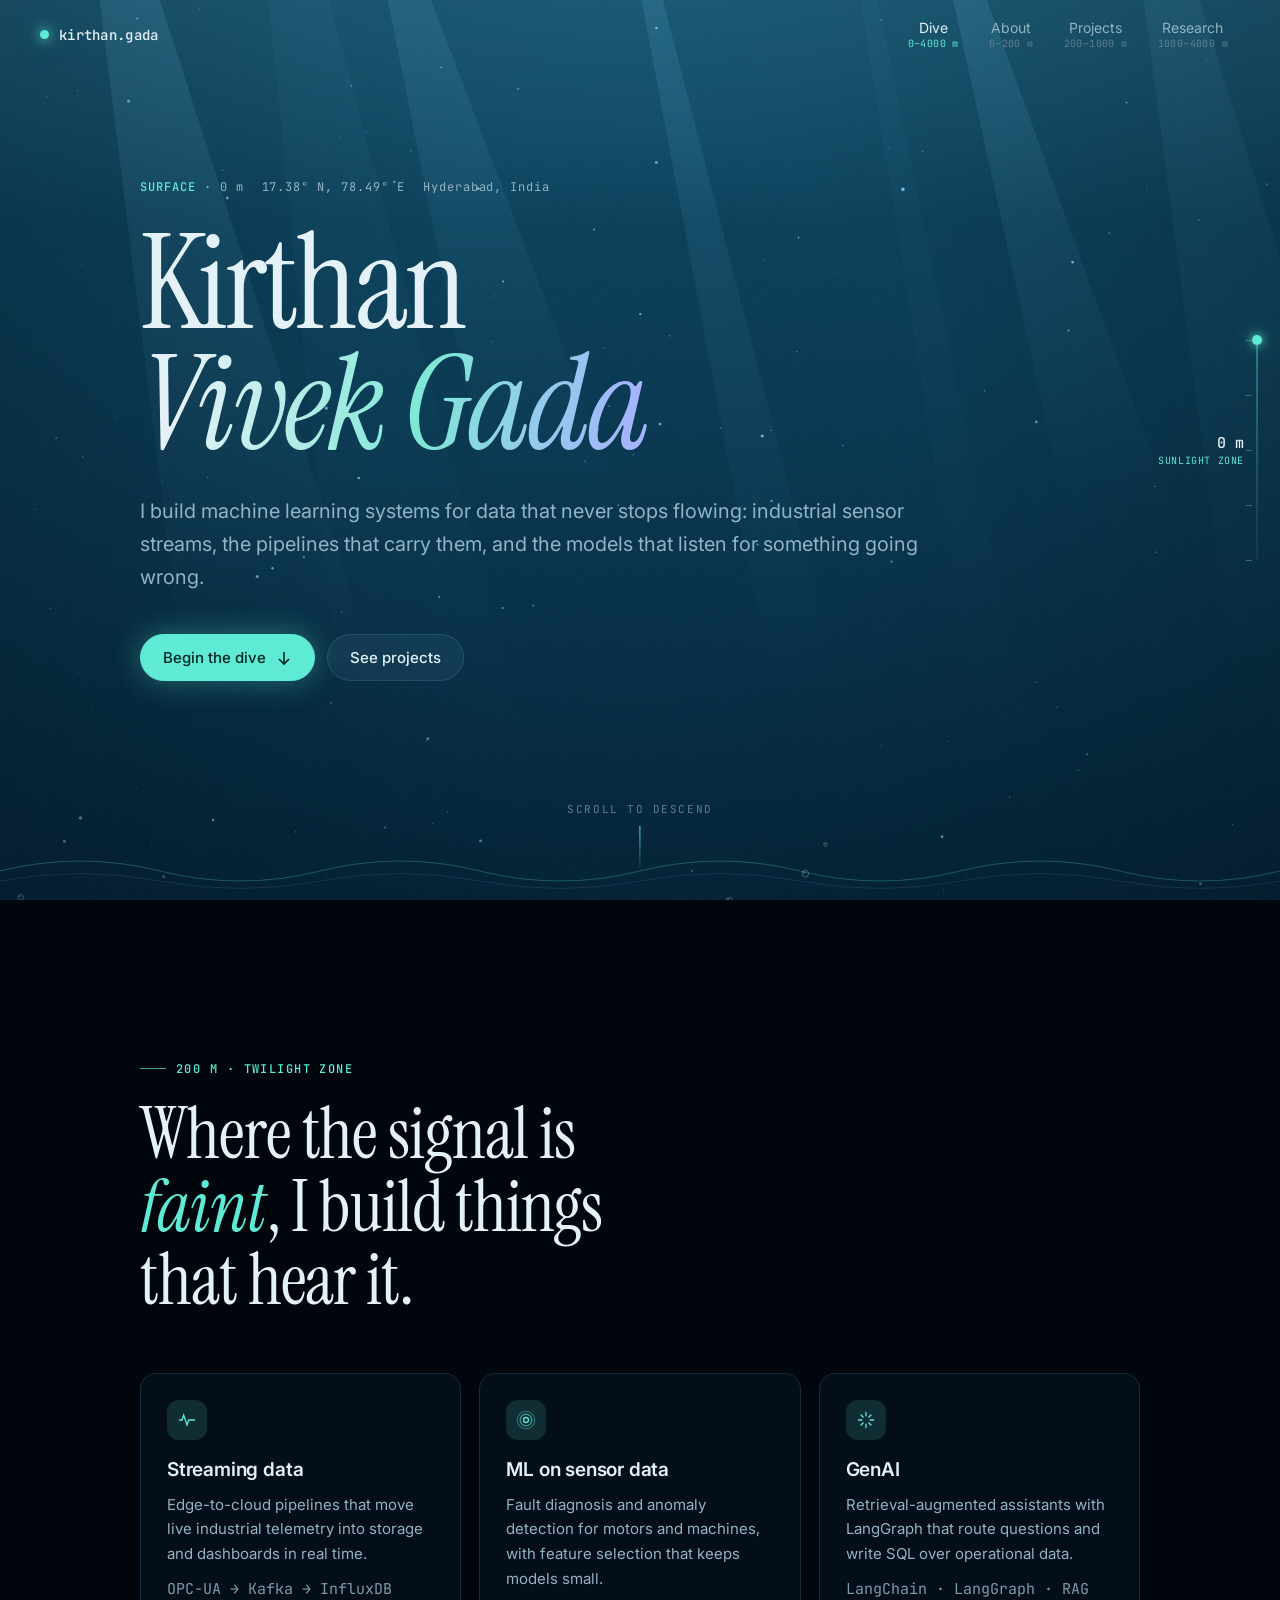
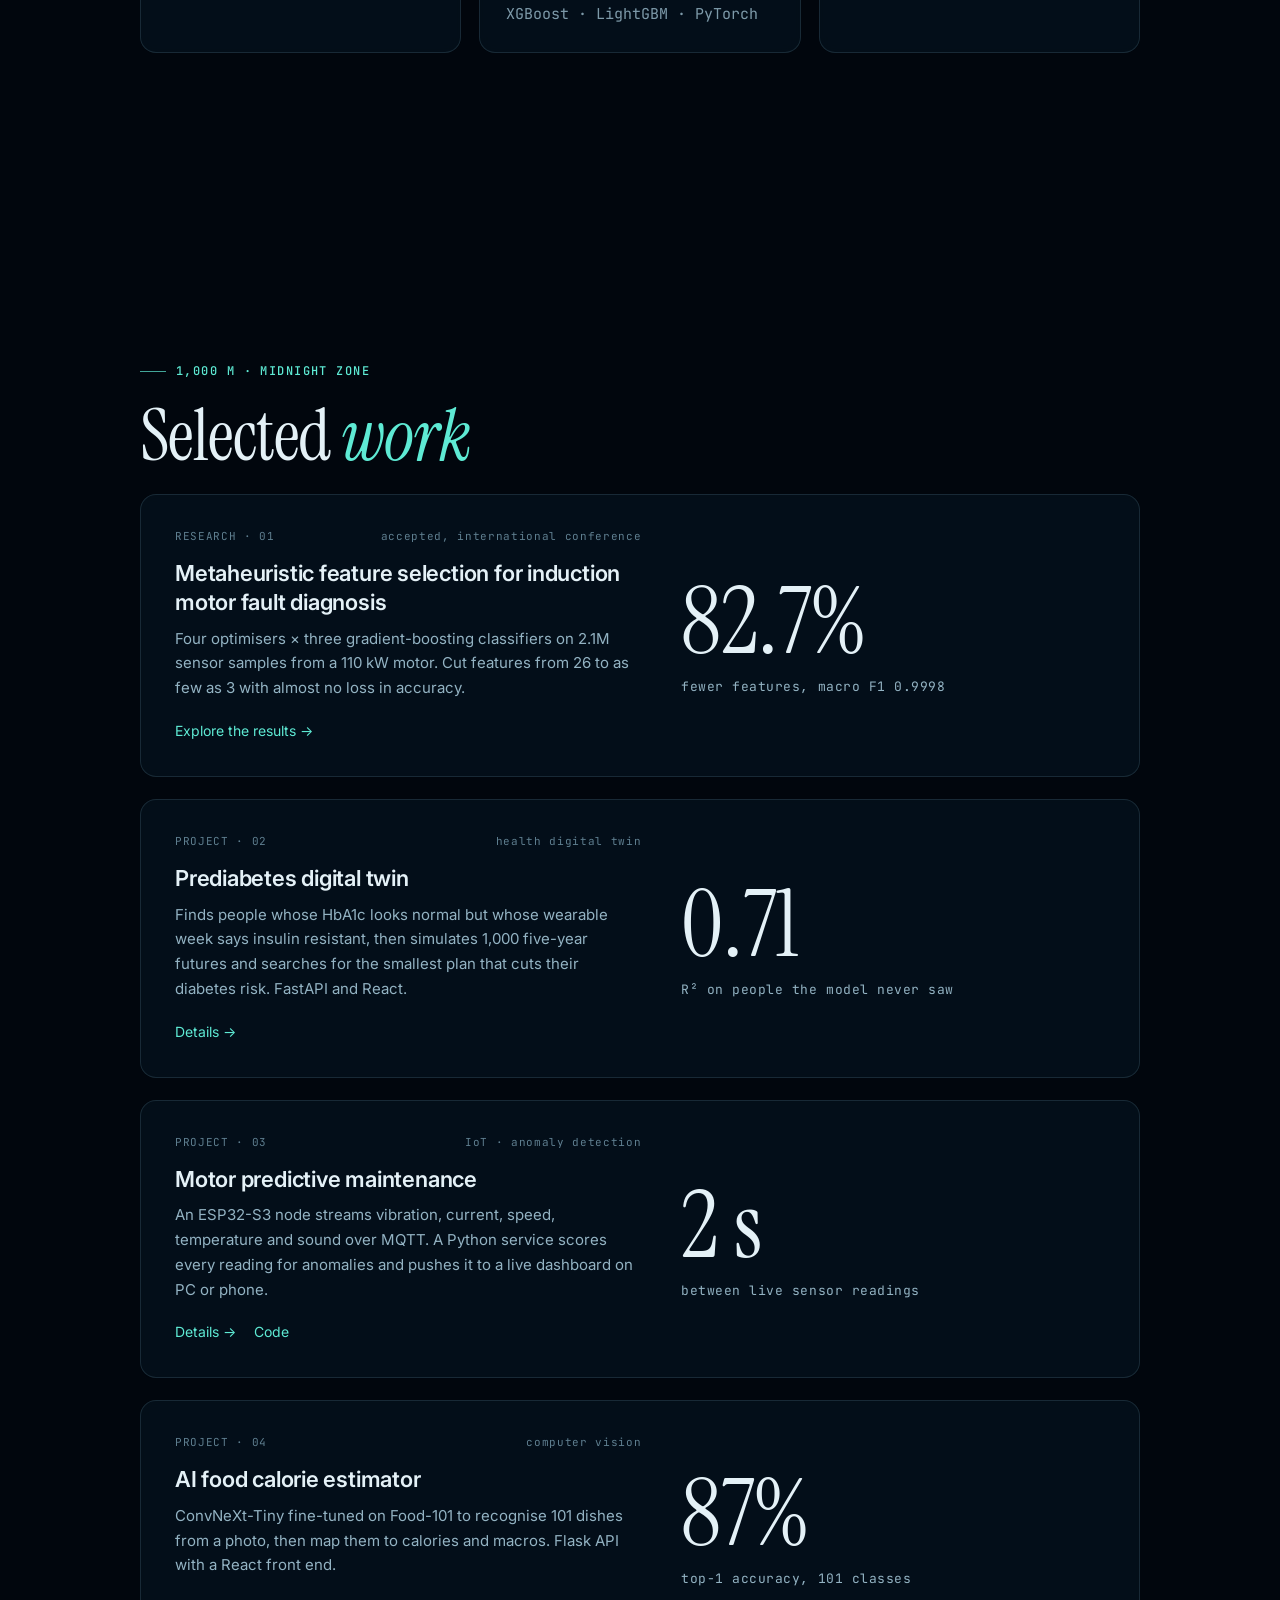
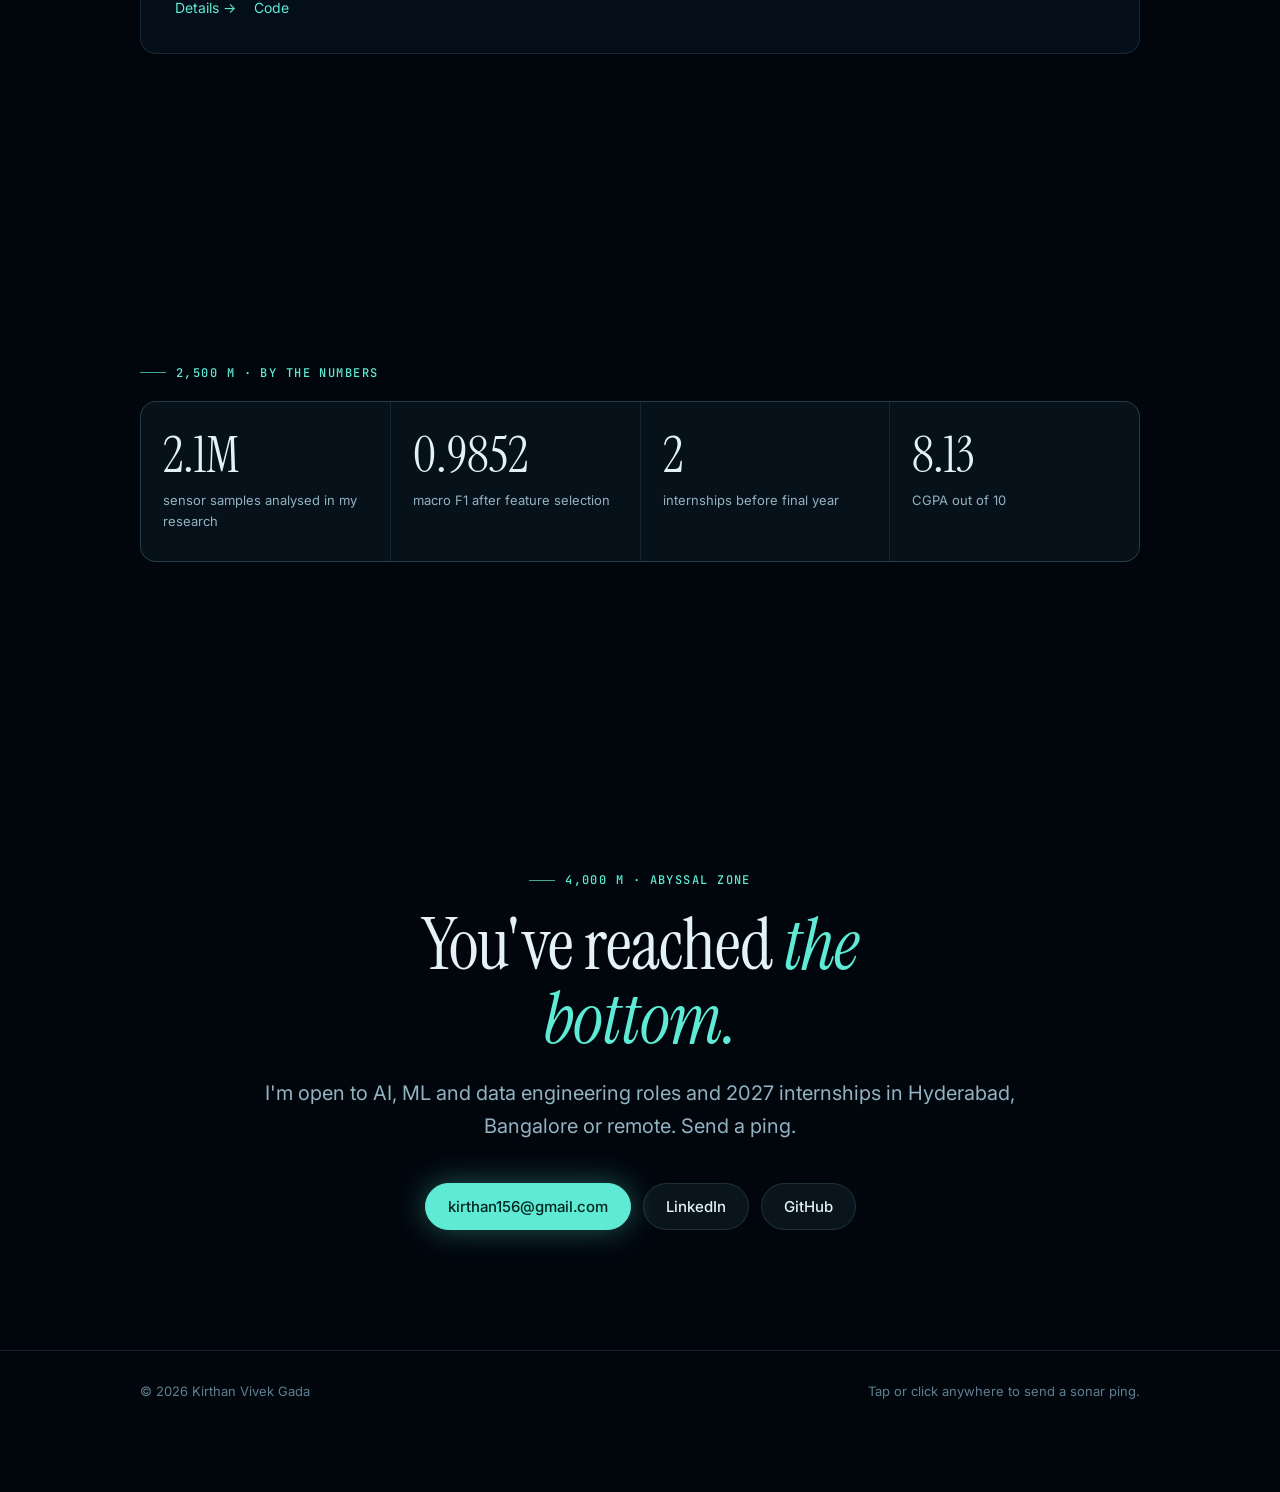
==== commit 461b9260: "Add Prediabetes digital twin project Co-Authored-By: Claude Opus 5.5 (1M context) <noreply@anthropic" ====
--- a/index.html
+++ b/index.html
@@ -95,7 +95,17 @@
 
       <article class="panel card feature reveal">
         <div>
-          <div class="catalog"><span>PROJECT · 02</span><span>IoT · anomaly detection</span></div>
+          <div class="catalog"><span>PROJECT · 02</span><span>health digital twin</span></div>
+          <h3>Prediabetes digital twin</h3>
+          <p>Finds people whose HbA1c looks normal but whose wearable week says insulin resistant, then simulates 1,000 five-year futures and searches for the smallest plan that cuts their diabetes risk. FastAPI and React.</p>
+          <div class="links"><a href="projects.html#twin-health">Details →</a></div>
+        </div>
+        <div class="num"><span data-count="0.71">0</span><small>R² on people the model never saw</small></div>
+      </article>
+
+      <article class="panel card feature reveal">
+        <div>
+          <div class="catalog"><span>PROJECT · 03</span><span>IoT · anomaly detection</span></div>
           <h3>Motor predictive maintenance</h3>
           <p>An ESP32-S3 node streams vibration, current, speed, temperature and sound over MQTT. A Python service scores every reading for anomalies and pushes it to a live dashboard on PC or phone.</p>
           <div class="links"><a href="projects.html#motor">Details →</a><a href="https://github.com/Kirthan156/Major-motor-predictive-maintainence">Code</a></div>
@@ -105,7 +115,7 @@
 
       <article class="panel card feature reveal">
         <div>
-          <div class="catalog"><span>PROJECT · 03</span><span>computer vision</span></div>
+          <div class="catalog"><span>PROJECT · 04</span><span>computer vision</span></div>
           <h3>AI food calorie estimator</h3>
           <p>ConvNeXt-Tiny fine-tuned on Food-101 to recognise 101 dishes from a photo, then map them to calories and macros. Flask API with a React front end.</p>
           <div class="links"><a href="projects.html#calai">Details →</a><a href="https://github.com/Kirthan156/Cal_AI">Code</a></div>
--- a/assets/css/ocean.css
+++ b/assets/css/ocean.css
@@ -241,6 +241,7 @@
 .filter[aria-pressed="true"] { color: #022620; background: var(--glow); border-color: var(--glow); }
 .specimen { display: flex; flex-direction: column; transition: opacity .4s, transform .4s, border-color .35s; }
 .specimen.hide { display: none; }
+.specimen .metric { align-self: flex-start; }
 .specimen .foot { margin-top: auto; padding-top: 20px; display: flex; align-items: center; justify-content: space-between; gap: 12px; font-size: 14px; }
 .specimen button.more { background: none; border: 0; color: var(--glow); font: 500 14px var(--sans); cursor: pointer; padding: 0; }
 .specimen button.more:hover { text-decoration: underline; text-underline-offset: 3px; }
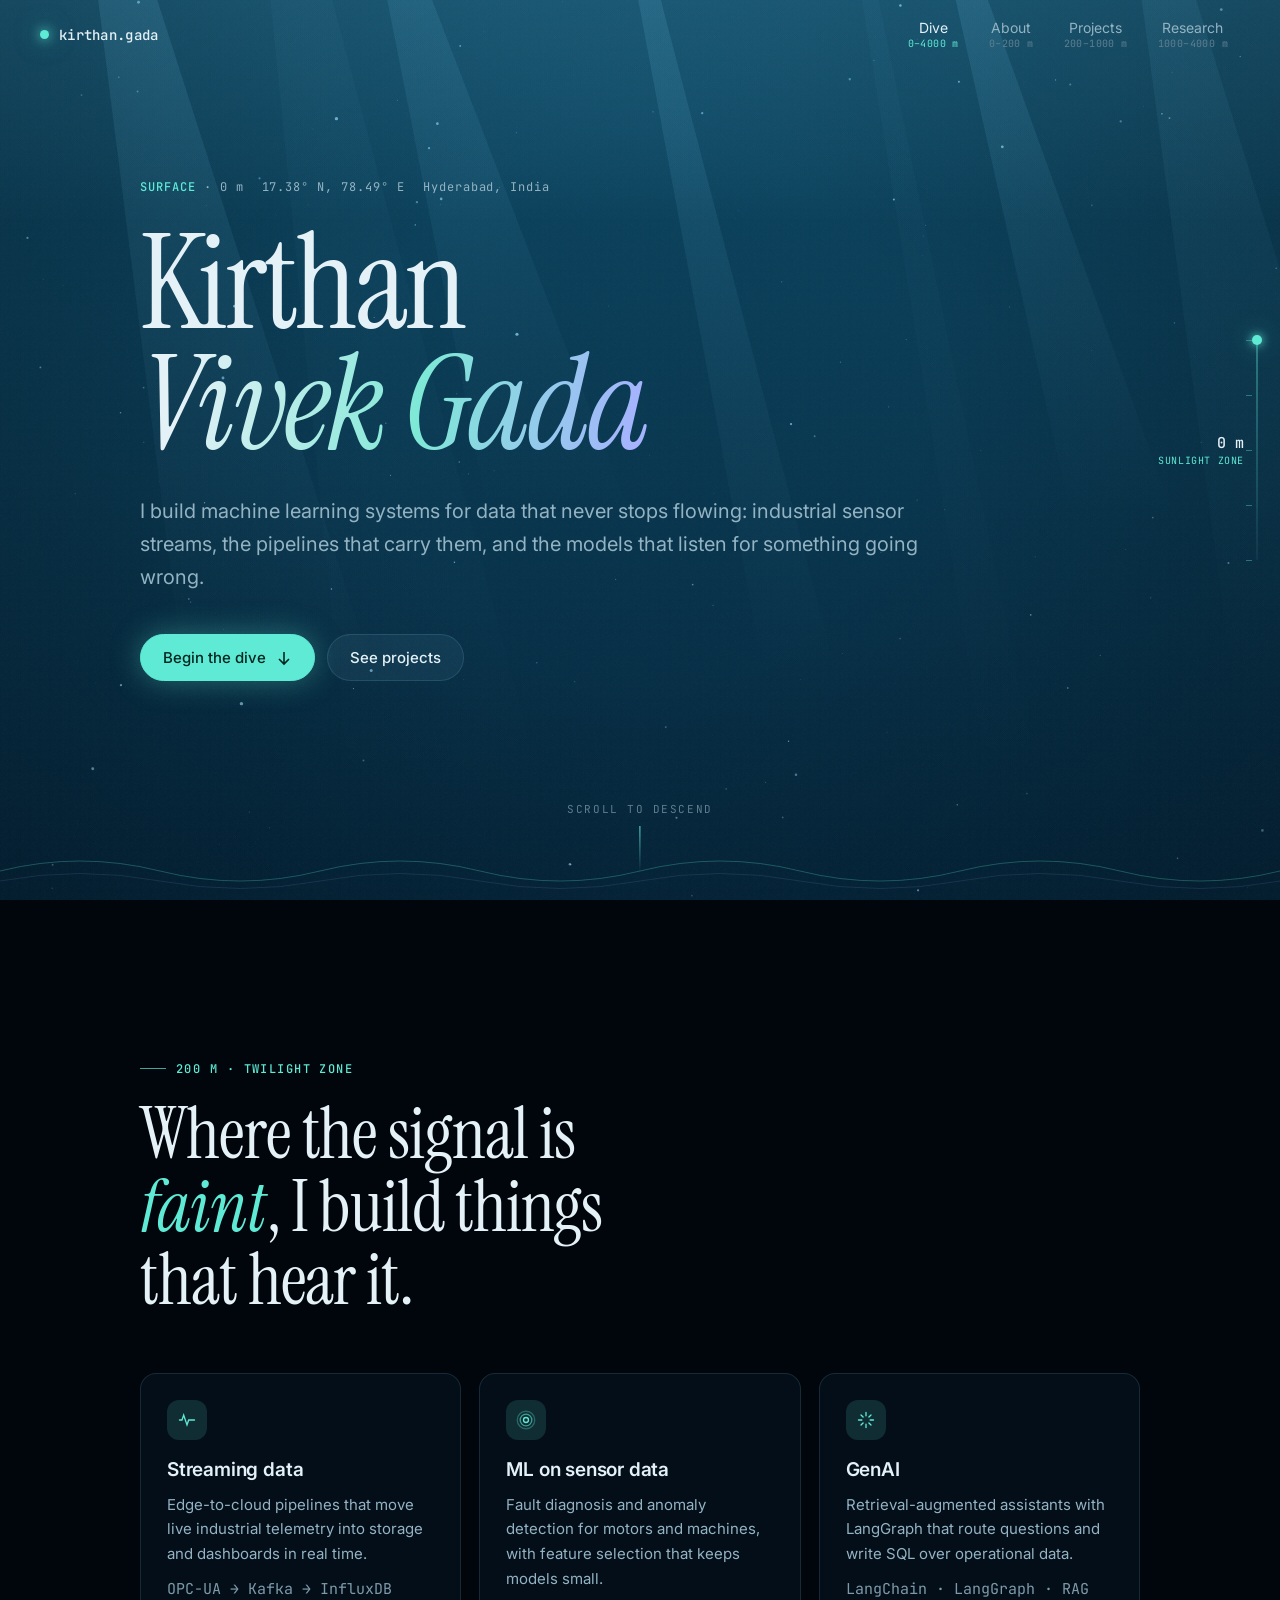
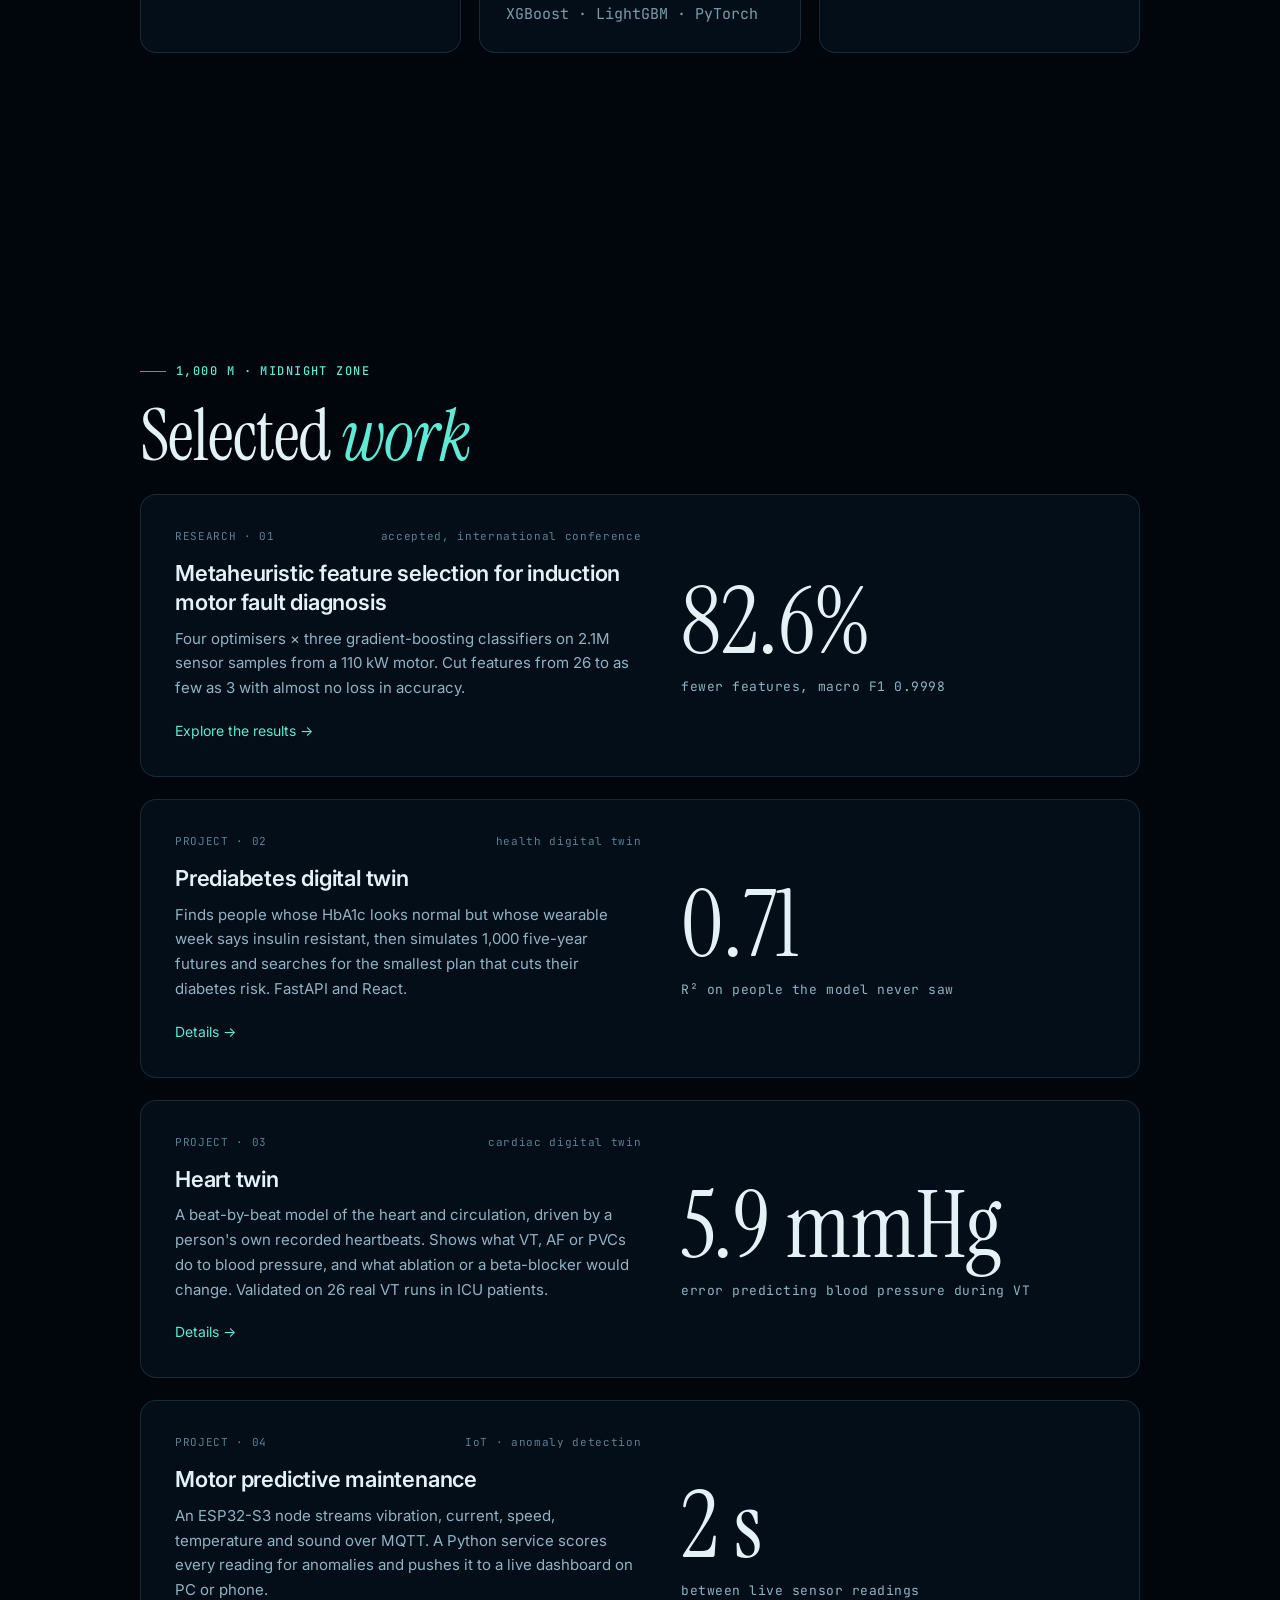
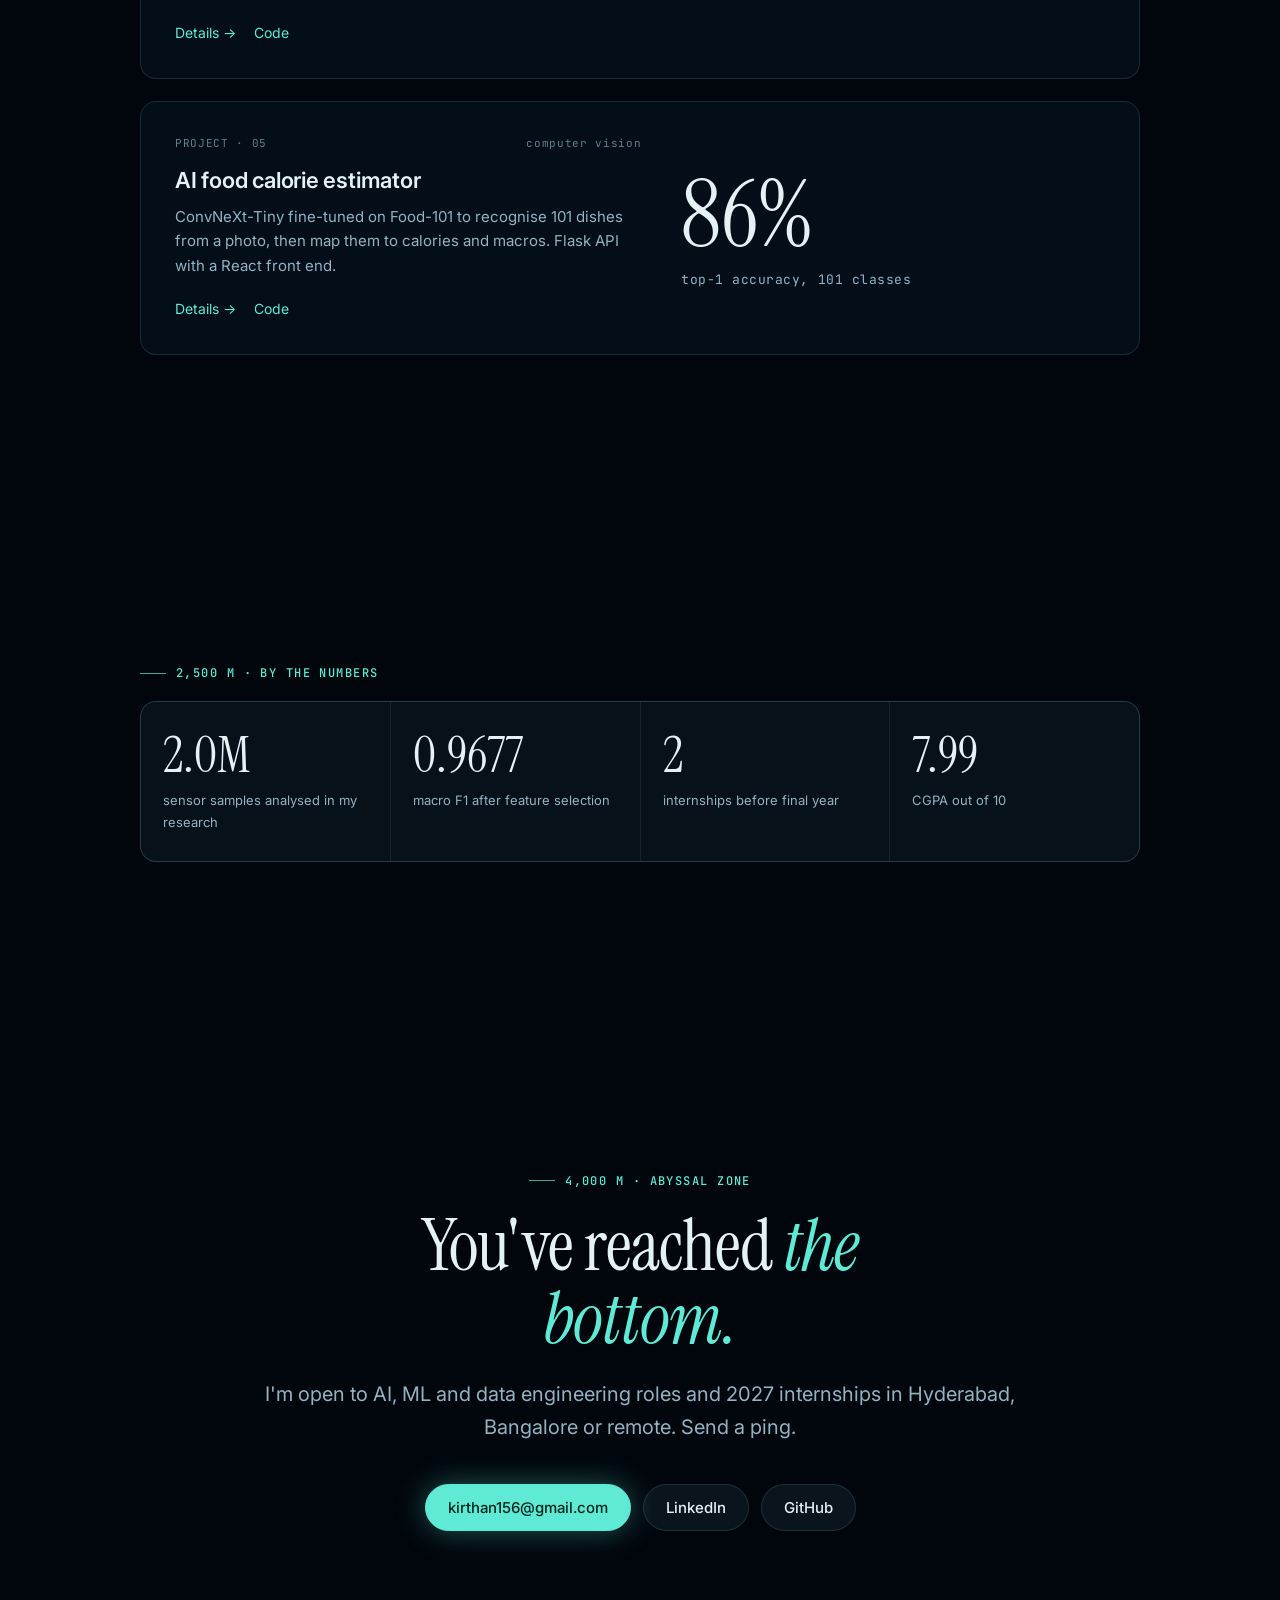
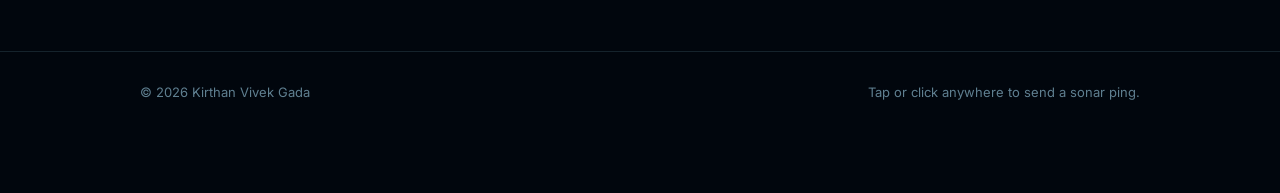
==== commit e72c04c4: "Add Heart twin project Co-Authored-By: Claude Opus 5.5 (1M context) <noreply@anthropic.com> Claude-S" ====
--- a/index.html
+++ b/index.html
@@ -105,7 +105,17 @@
 
       <article class="panel card feature reveal">
         <div>
-          <div class="catalog"><span>PROJECT · 03</span><span>IoT · anomaly detection</span></div>
+          <div class="catalog"><span>PROJECT · 03</span><span>cardiac digital twin</span></div>
+          <h3>Heart twin</h3>
+          <p>A beat-by-beat model of the heart and circulation, driven by a person's own recorded heartbeats. Shows what VT, AF or PVCs do to blood pressure, and what ablation or a beta-blocker would change. Validated on 26 real VT runs in ICU patients.</p>
+          <div class="links"><a href="projects.html#heart-twin">Details →</a></div>
+        </div>
+        <div class="num"><span data-count="6.0" data-suffix=" mmHg">0</span><small>error predicting blood pressure during VT</small></div>
+      </article>
+
+      <article class="panel card feature reveal">
+        <div>
+          <div class="catalog"><span>PROJECT · 04</span><span>IoT · anomaly detection</span></div>
           <h3>Motor predictive maintenance</h3>
           <p>An ESP32-S3 node streams vibration, current, speed, temperature and sound over MQTT. A Python service scores every reading for anomalies and pushes it to a live dashboard on PC or phone.</p>
           <div class="links"><a href="projects.html#motor">Details →</a><a href="https://github.com/Kirthan156/Major-motor-predictive-maintainence">Code</a></div>
@@ -115,7 +125,7 @@
 
       <article class="panel card feature reveal">
         <div>
-          <div class="catalog"><span>PROJECT · 04</span><span>computer vision</span></div>
+          <div class="catalog"><span>PROJECT · 05</span><span>computer vision</span></div>
           <h3>AI food calorie estimator</h3>
           <p>ConvNeXt-Tiny fine-tuned on Food-101 to recognise 101 dishes from a photo, then map them to calories and macros. Flask API with a React front end.</p>
           <div class="links"><a href="projects.html#calai">Details →</a><a href="https://github.com/Kirthan156/Cal_AI">Code</a></div>
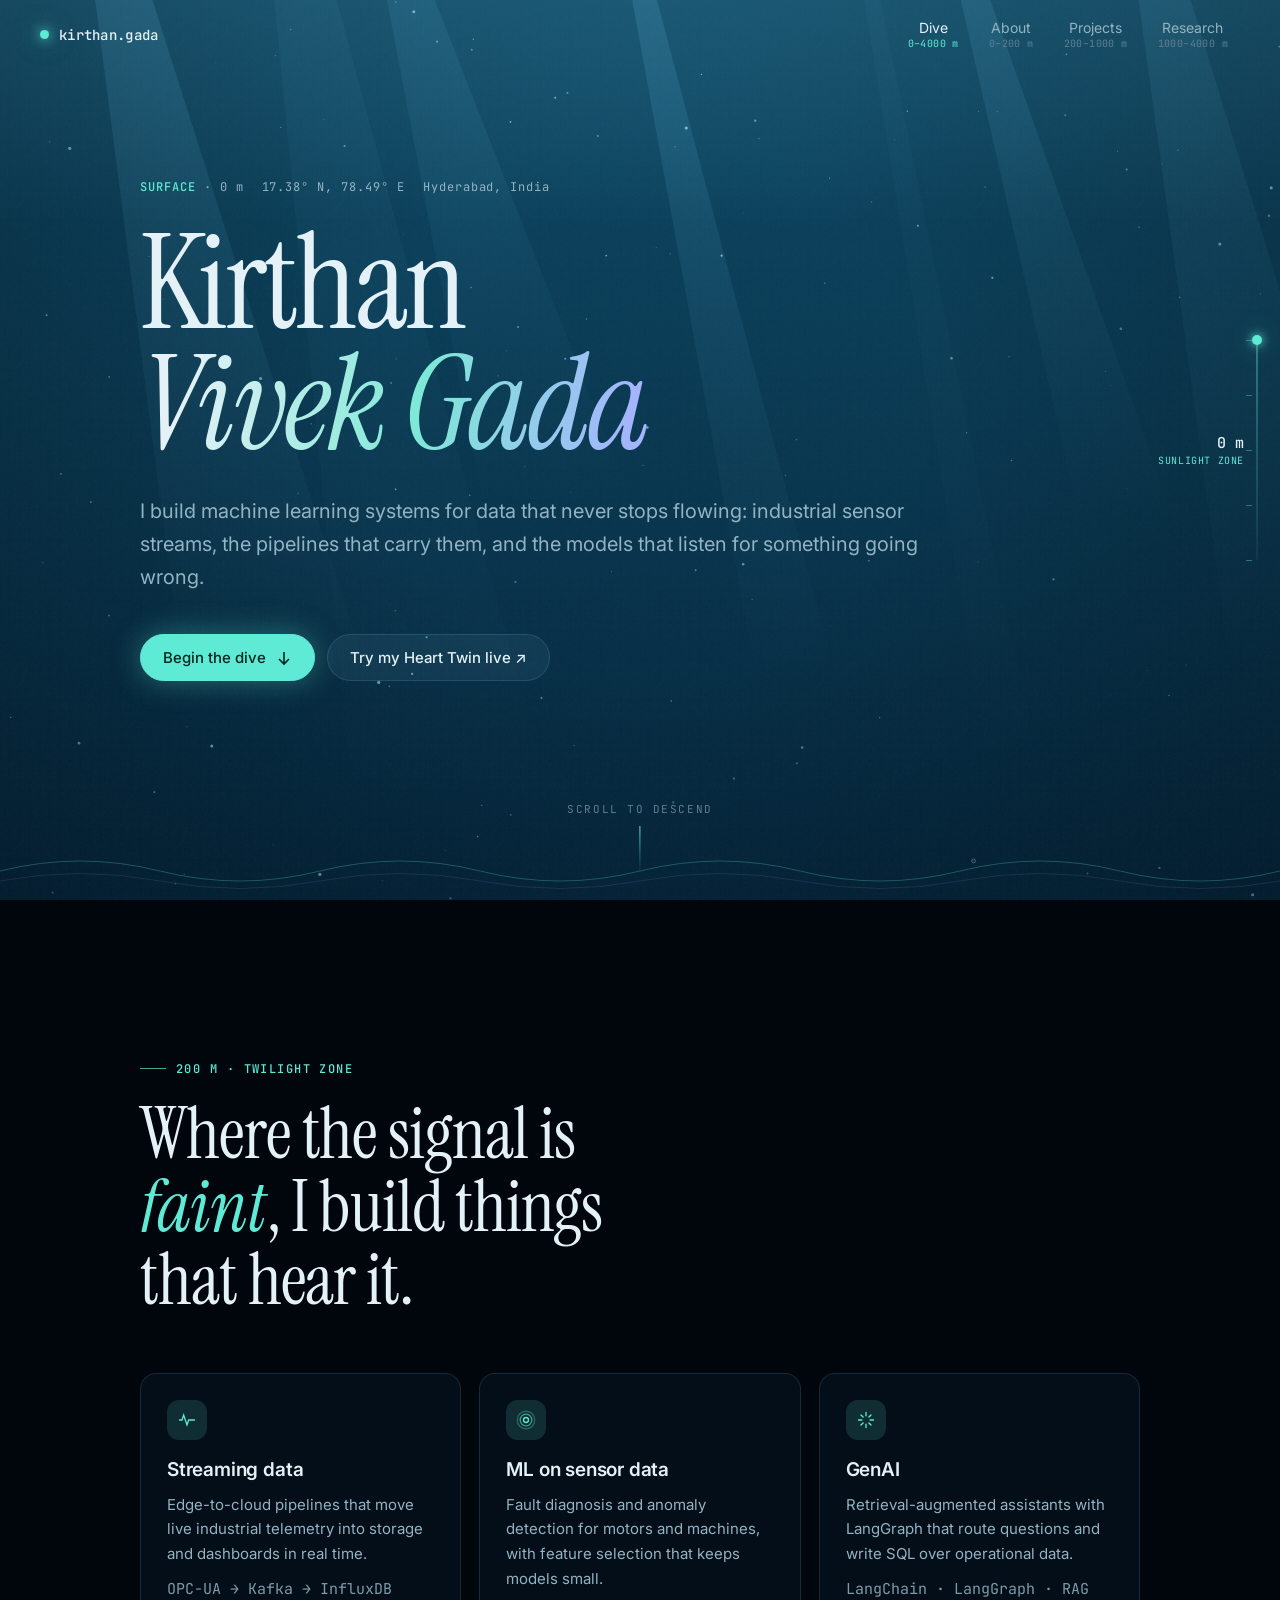
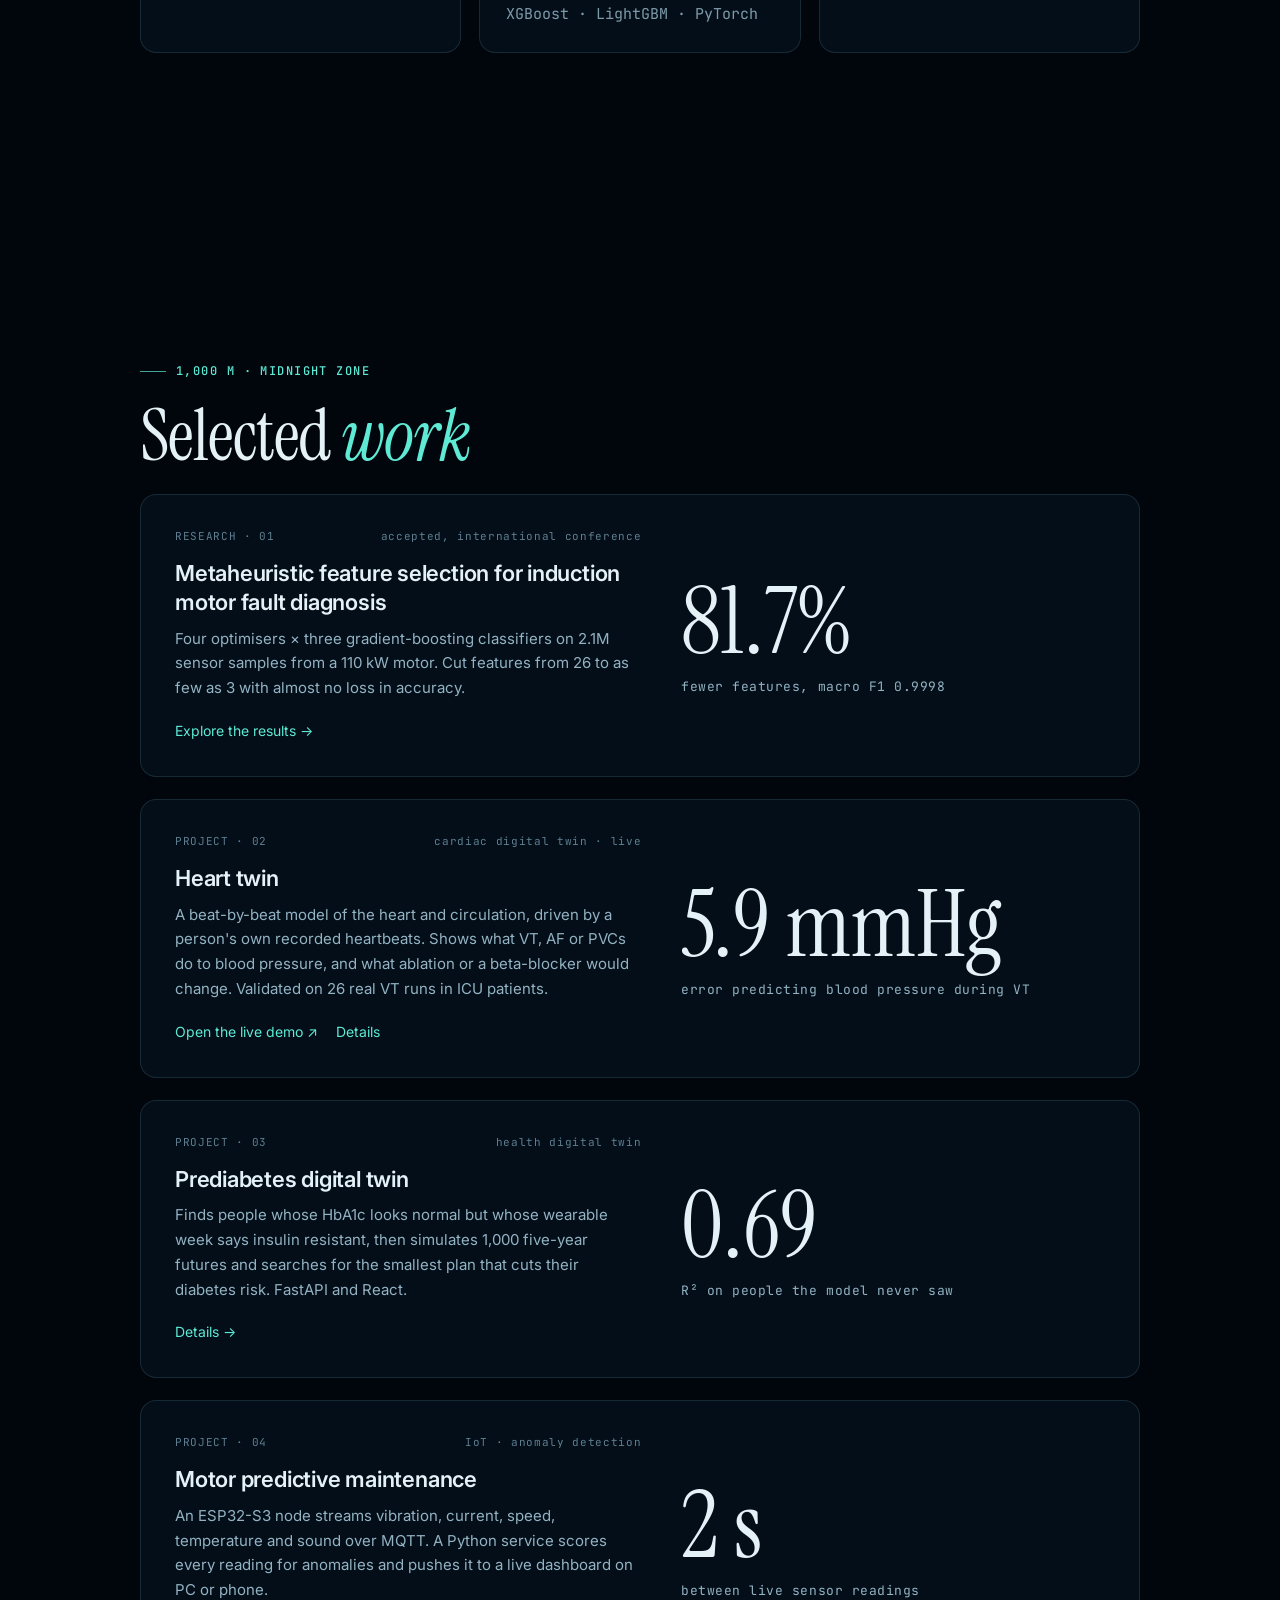
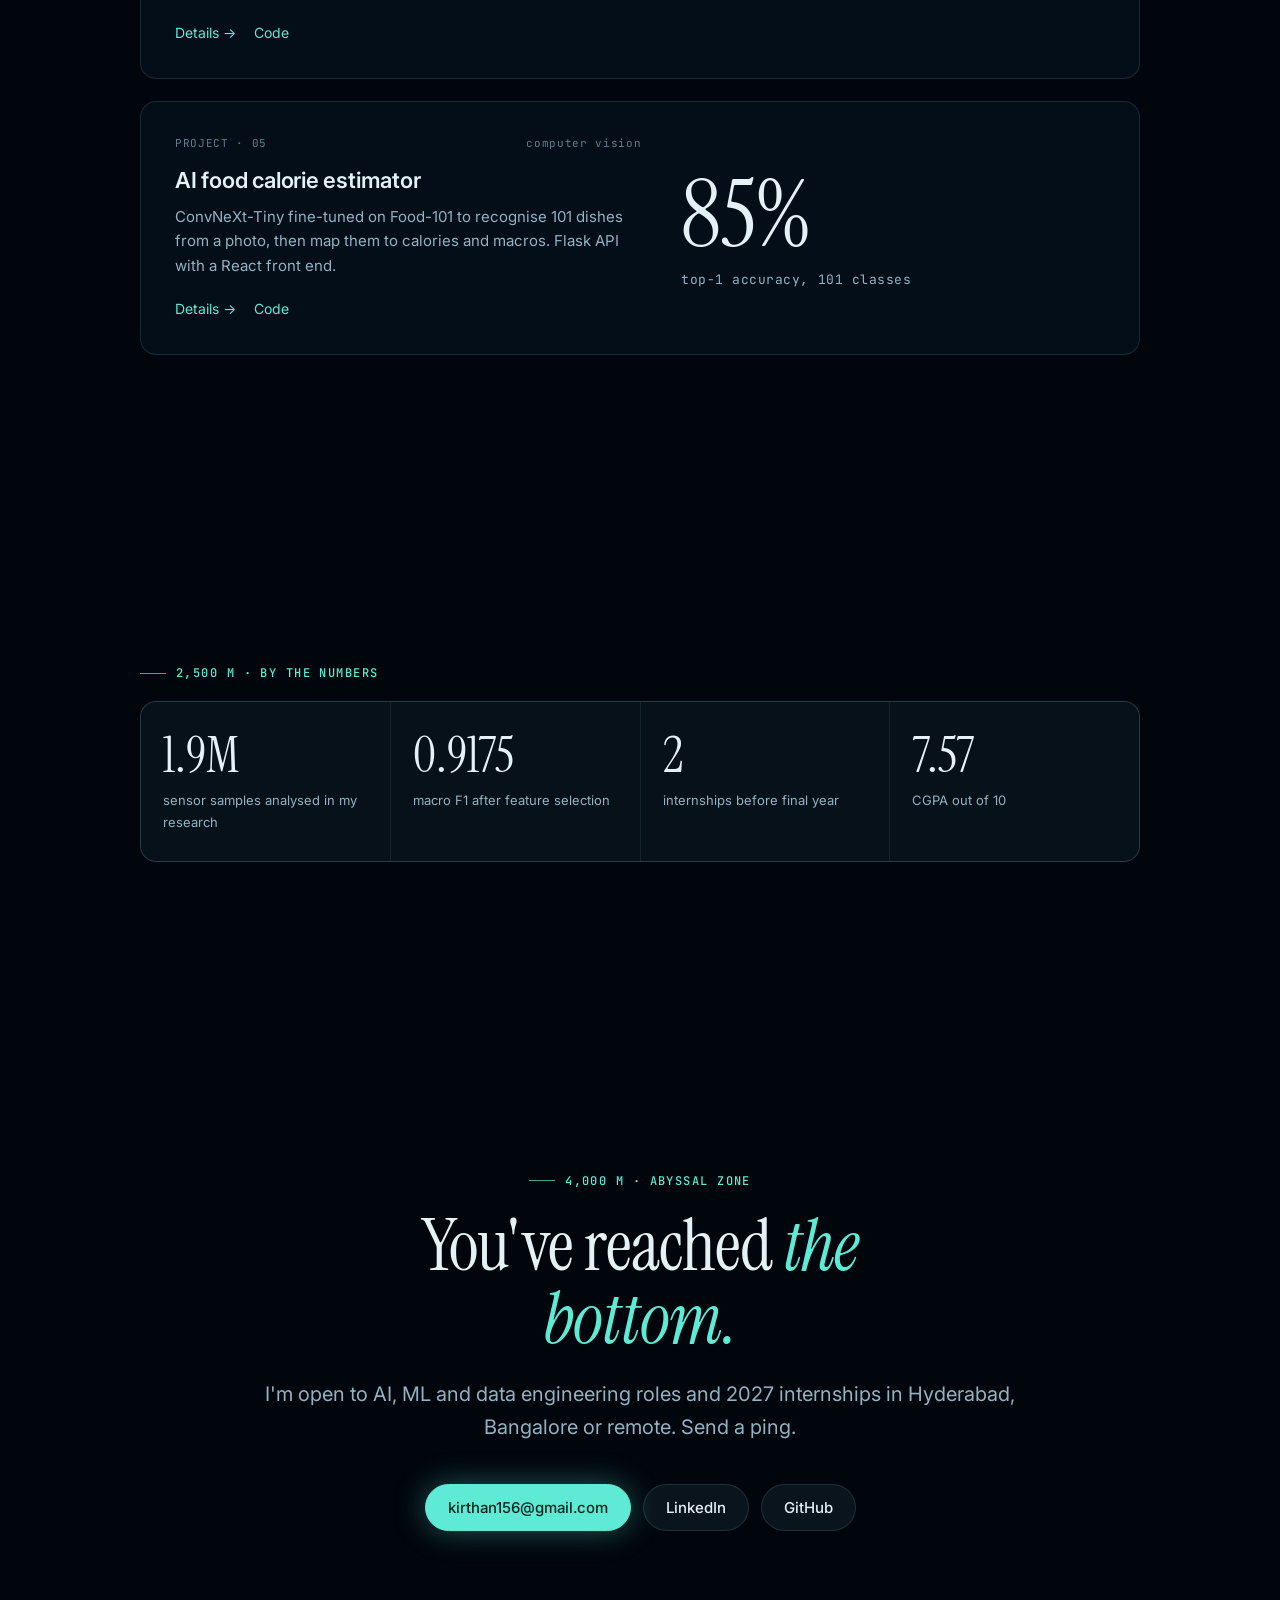
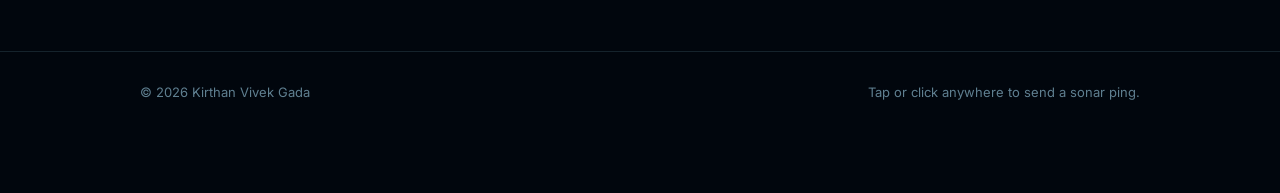
==== commit 7b290f5e: "Feature the live Heart Twin demo Co-Authored-By: Claude Opus 5.5 (1M context) <noreply@anthropic.com" ====
--- a/index.html
+++ b/index.html
@@ -40,7 +40,7 @@
       <div class="cta reveal d3">
         <a class="btn primary" href="#twilight">Begin the dive
           <svg viewBox="0 0 16 16" fill="none" stroke="currentColor" stroke-width="1.6"><path d="M8 2v12M3 9l5 5 5-5"/></svg></a>
-        <a class="btn" href="projects.html">See projects</a>
+        <a class="btn" href="https://medical-twin.onrender.com/">Try my Heart Twin live ↗</a>
       </div>
     </div>
     <div class="scroll-cue" aria-hidden="true">scroll to descend<i></i></div>
@@ -95,22 +95,22 @@
 
       <article class="panel card feature reveal">
         <div>
-          <div class="catalog"><span>PROJECT · 02</span><span>health digital twin</span></div>
+          <div class="catalog"><span>PROJECT · 02</span><span>cardiac digital twin · live</span></div>
+          <h3>Heart twin</h3>
+          <p>A beat-by-beat model of the heart and circulation, driven by a person's own recorded heartbeats. Shows what VT, AF or PVCs do to blood pressure, and what ablation or a beta-blocker would change. Validated on 26 real VT runs in ICU patients.</p>
+          <div class="links"><a href="https://medical-twin.onrender.com/">Open the live demo ↗</a><a href="projects.html#heart-twin">Details</a></div>
+        </div>
+        <div class="num"><span data-count="6.0" data-suffix=" mmHg">0</span><small>error predicting blood pressure during VT</small></div>
+      </article>
+
+      <article class="panel card feature reveal">
+        <div>
+          <div class="catalog"><span>PROJECT · 03</span><span>health digital twin</span></div>
           <h3>Prediabetes digital twin</h3>
           <p>Finds people whose HbA1c looks normal but whose wearable week says insulin resistant, then simulates 1,000 five-year futures and searches for the smallest plan that cuts their diabetes risk. FastAPI and React.</p>
           <div class="links"><a href="projects.html#twin-health">Details →</a></div>
         </div>
         <div class="num"><span data-count="0.71">0</span><small>R² on people the model never saw</small></div>
-      </article>
-
-      <article class="panel card feature reveal">
-        <div>
-          <div class="catalog"><span>PROJECT · 03</span><span>cardiac digital twin</span></div>
-          <h3>Heart twin</h3>
-          <p>A beat-by-beat model of the heart and circulation, driven by a person's own recorded heartbeats. Shows what VT, AF or PVCs do to blood pressure, and what ablation or a beta-blocker would change. Validated on 26 real VT runs in ICU patients.</p>
-          <div class="links"><a href="projects.html#heart-twin">Details →</a></div>
-        </div>
-        <div class="num"><span data-count="6.0" data-suffix=" mmHg">0</span><small>error predicting blood pressure during VT</small></div>
       </article>
 
       <article class="panel card feature reveal">
